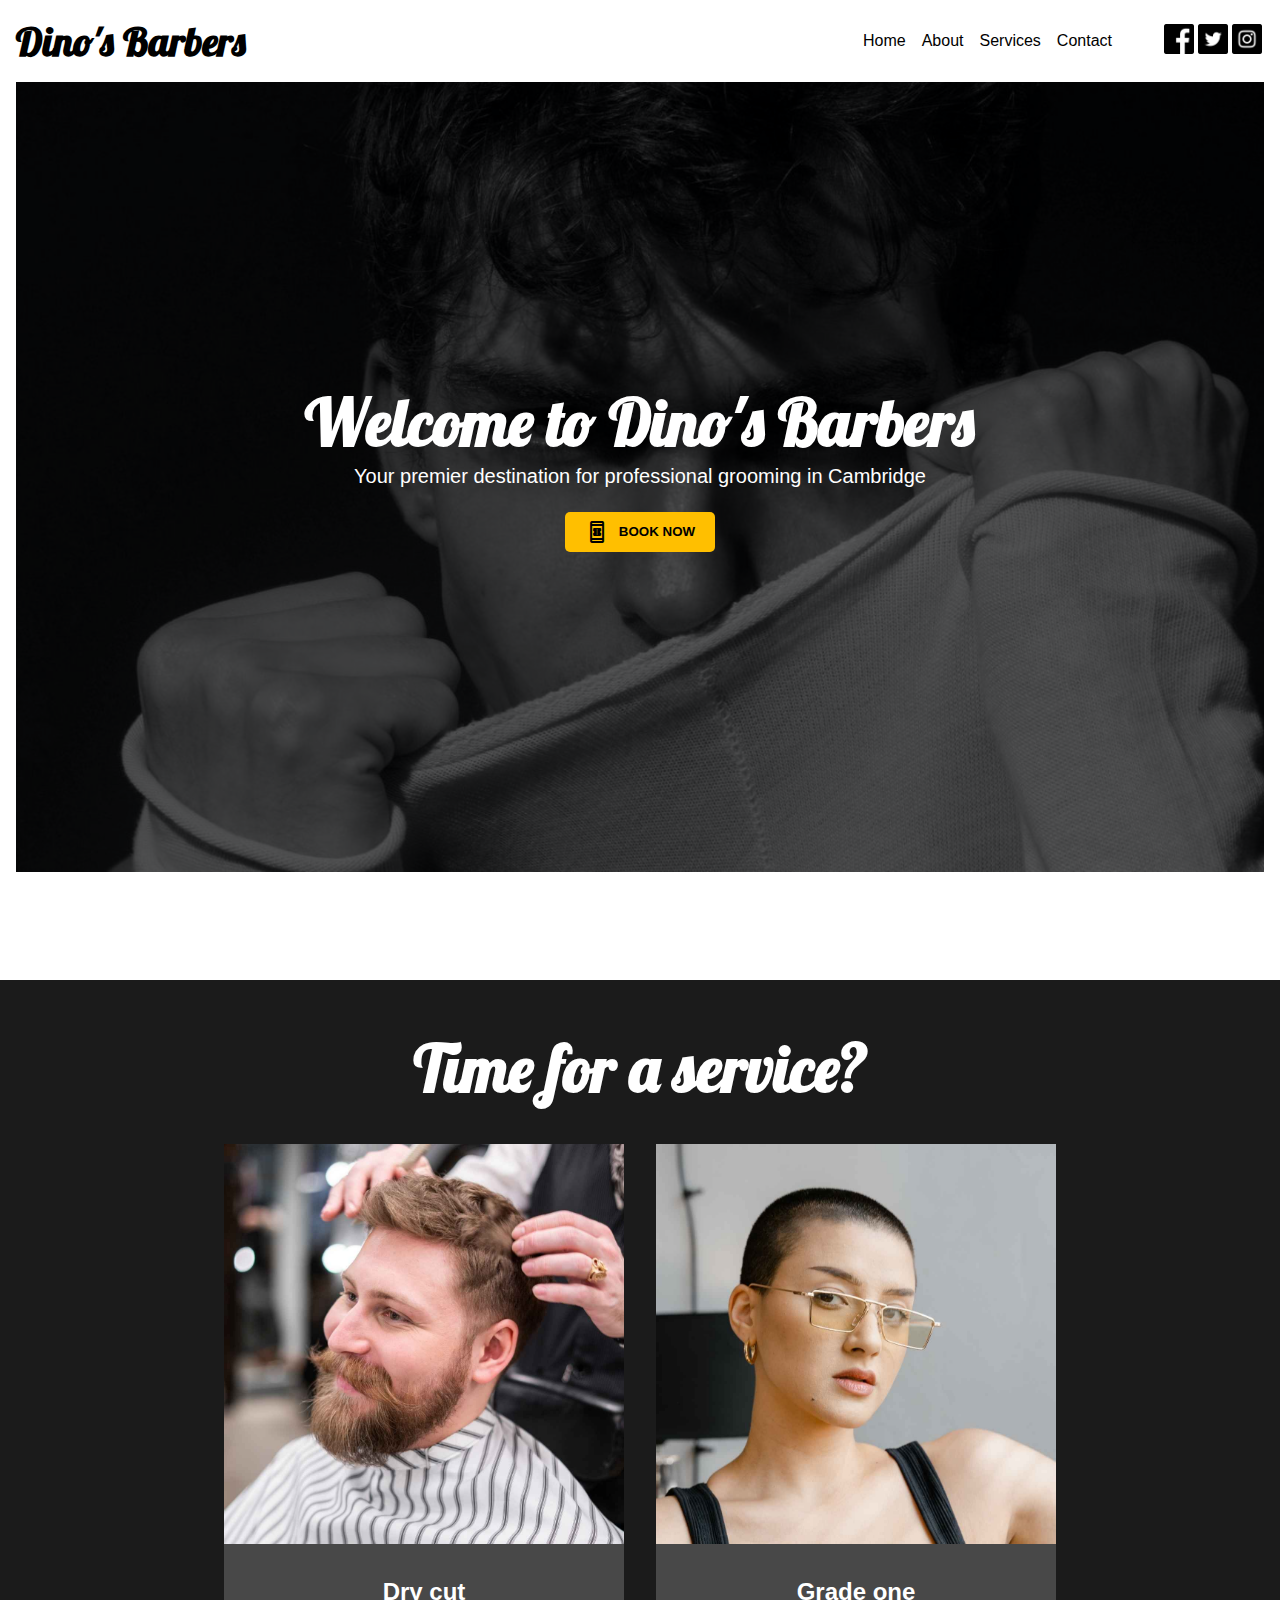
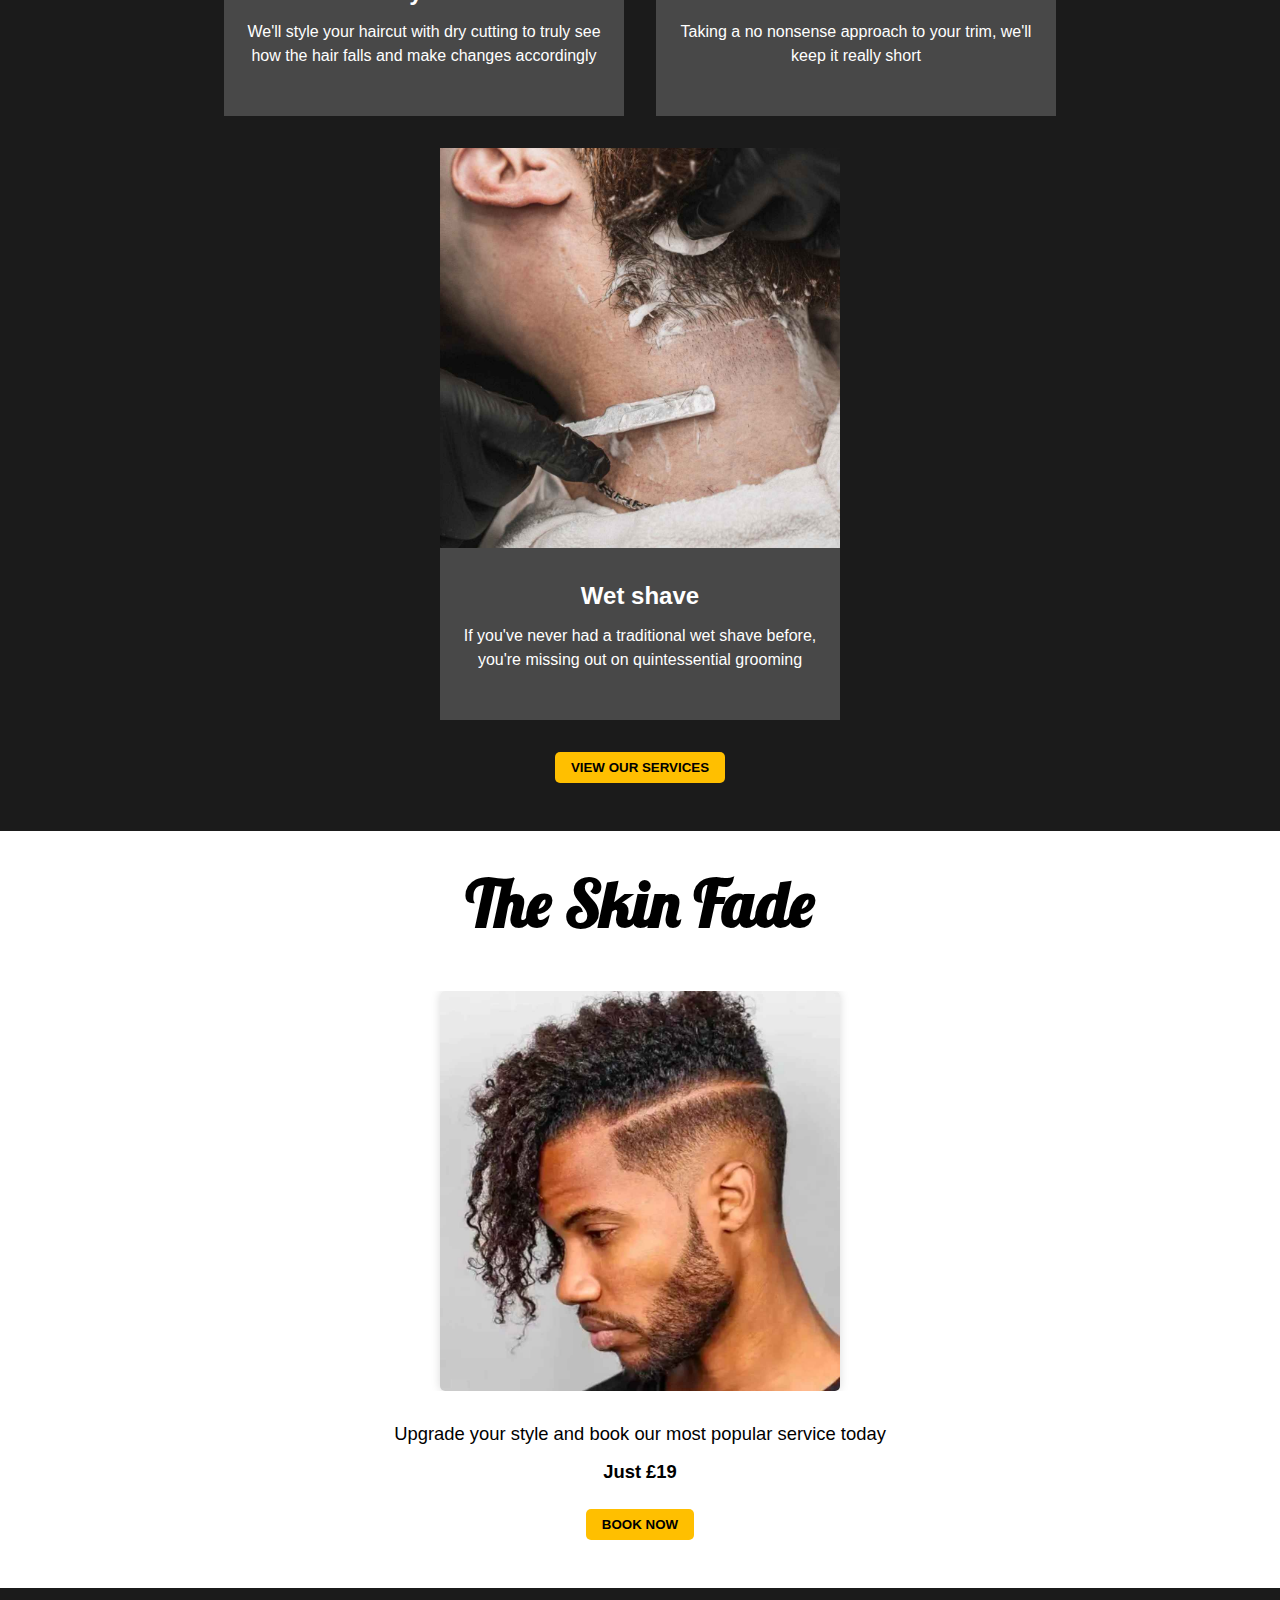
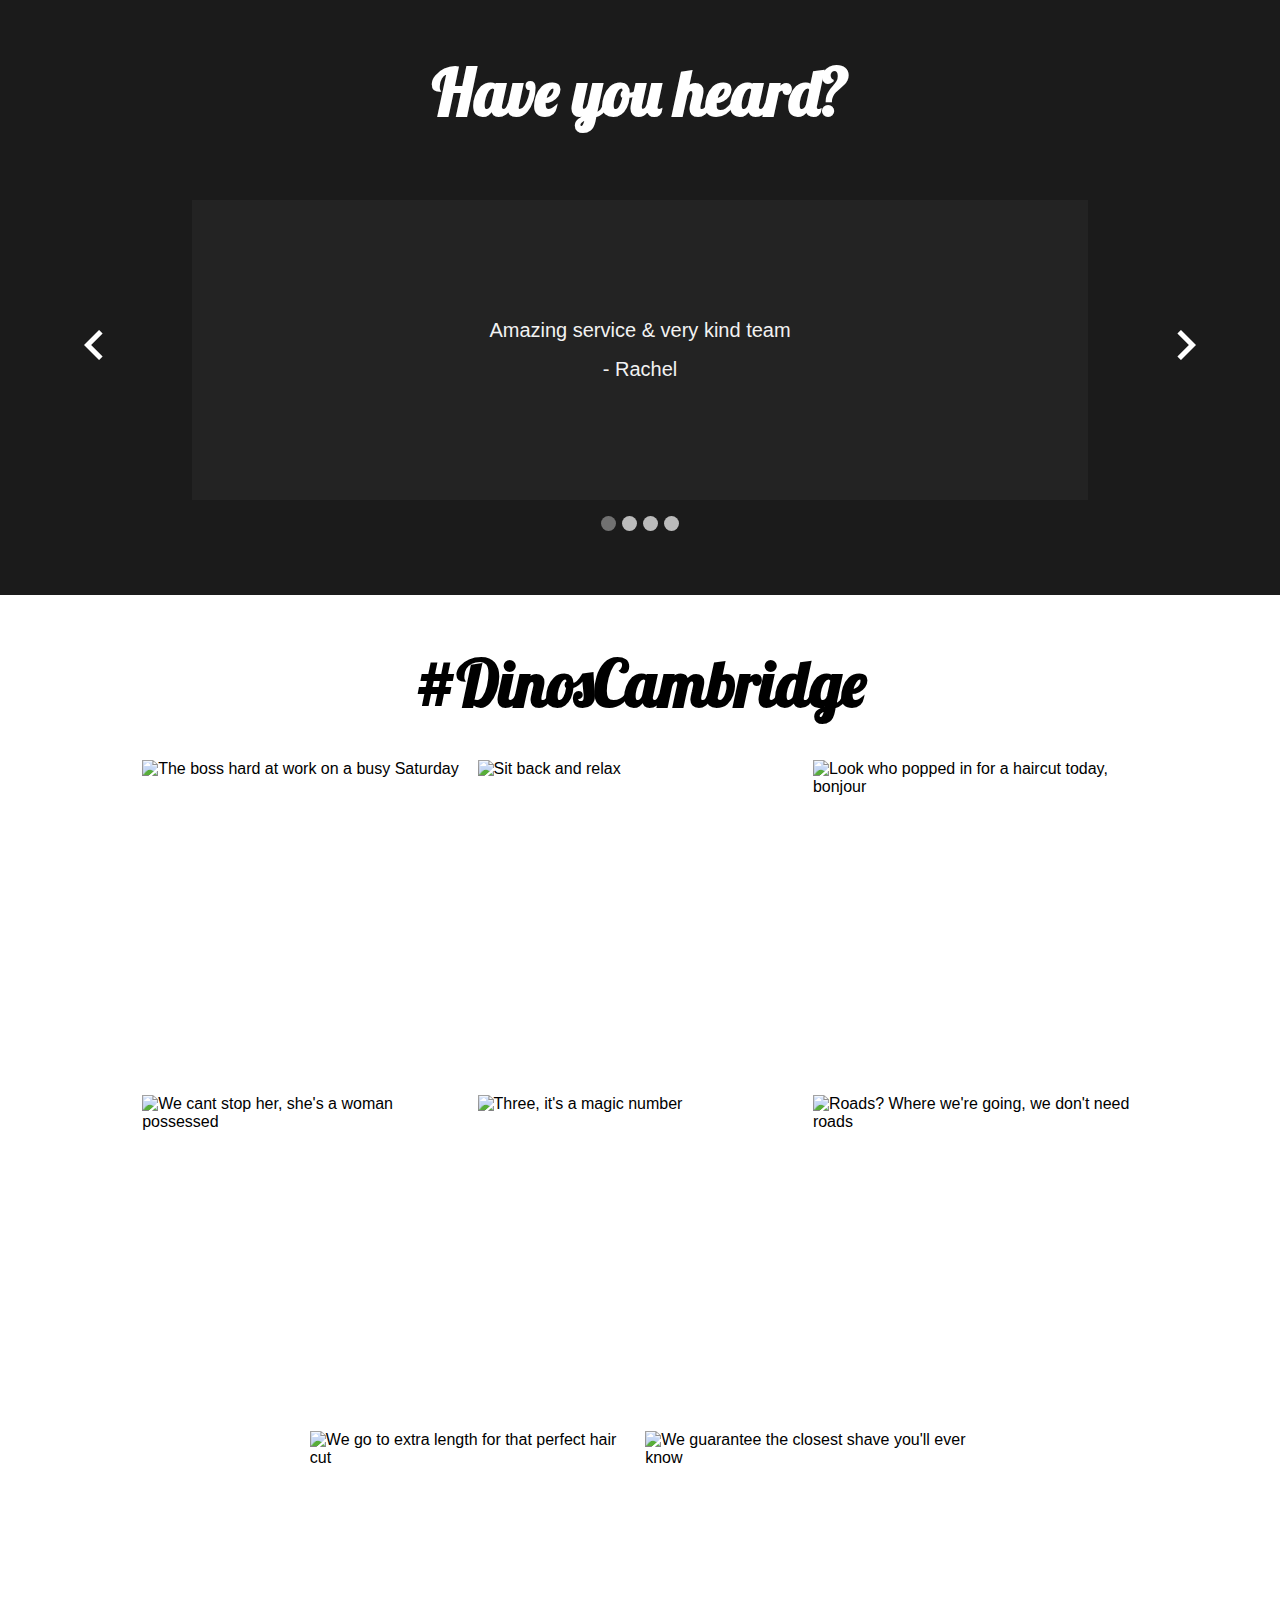
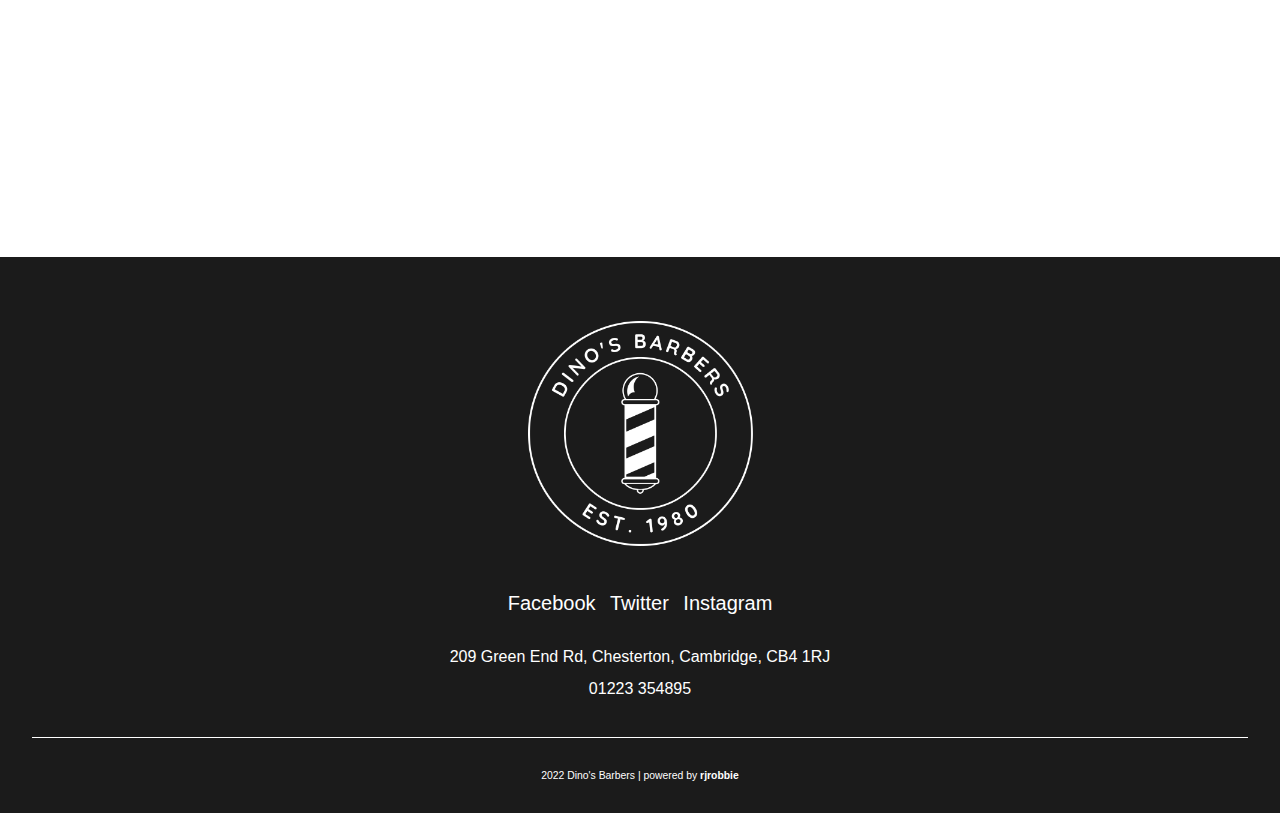
==== index.html @ f51589ce "Add files via upload" ====
<!DOCTYPE html>
<html lang="en">
<head>
    <meta charset="UTF-8">
    <meta http-equiv="X-UA-Compatible" content="IE=edge">

    <!-- Primary Meta Tags -->
    <title>Dino's Barbers</title>
    <meta name="title" content="Dino's Barbers">
    <meta name="description" content="Your premier destination for professional grooming in Cambridge">

    <!-- Open Graph / Facebook -->
    <meta property="og:type" content="website">
    <meta property="og:url" content="https://cocky-keller-4f15a8.netlify.app/index.html">
    <meta property="og:title" content="Dino's Barbers">
    <meta property="og:description" content="Your premier destination for professional grooming in Cambridge">
    <meta property="og:image" content="https://cocky-keller-4f15a8.netlify.app/Dino's%20Barber%20Link%20Preview.jpeg">

    <!-- Twitter -->
    <meta property="twitter:card" content="summary_large_image">
    <meta property="twitter:url" content="https://cocky-keller-4f15a8.netlify.app/index.html">
    <meta property="twitter:title" content="Dino's Barbers">
    <meta property="twitter:description" content="Your premier destination for professional grooming in Cambridge">
    <meta property="twitter:image" content="https://cocky-keller-4f15a8.netlify.app/Dino's%20Barber%20Link%20Preview.jpeg">

    <meta name="viewport" content="width=device-width, initial-scale=1.0">
    <link rel="stylesheet" href="https://fonts.googleapis.com/icon?family=Material+Icons">
    <link rel="stylesheet" href="/style.css">
    <link rel="icon"  type="image/png" href="Dino's Barbers White Logo.png">
    <meta name="theme-color" content="#333333">
    <link rel="stylesheet" href="https://fonts.googleapis.com/icon?family=Material+Icons">
    <link rel="stylesheet" href="https://fonts.googleapis.com/icon?family=Material+Icons+Outlined">
    <title>Dino's Barbers</title>
</head>
<body class="body">
    <header class="header" id="header">
        <nav class="nav_container container">
            <div class="nav_content">
                <div class="primary_nav">
                    <a href="/index.html"><h1 class="header-logo" >Dino's Barbers</h1></a>
                </div>
                <div class="secondary_nav">
                    <div class="hero-social-icons">
                        <a href="https://www.facebook.com/DinosBarbersChesterton/" target="blank"><img class="social-icon" src="facebook.png" alt="Facebook social media icon"></a>
                        <a href="https://twitter.com/login?lang=en" target="blank"><img class="social-icon" src="twitter.png" alt="Twitter social media icon"></a>
                        <a href="https://www.instagram.com/dinosbarberscambridge/" target="blank"><img class="social-icon" src="instagram.png" alt="Instagram social media icon"></a>
                    </div>
                    <ul class="nav_list">
                        <li class="nav_link"><a class="anchor" href="#">Home</a></li>
                        <li class="nav_link"><a class="anchor" href="/about.html">About</a></li>
                        <li class="nav_link"><a class="anchor" href="/services.html">Services</a></li>
                        <li class="nav_link"><a class="anchor" href="/contact.html">Contact</a></li>
                    </ul>
                </div>
                
               
                <div class="mobile_nav_btn" id="mobile_nav_btn">
                    <span class="line line1"></span>
                    <span class="line line2"></span>
                    <span class="line line3"></span>
                </div>
                <div class="mobile_nav_menu">
                    <div class="mobile_nav_content">
                        <a class="mobile_nav_content_link" href="/index.html">Home</a>
                        <a class="mobile_nav_content_link" href="/about.html">About</a>
                        <a class="mobile_nav_content_link" href="/services.html">Services</a>
                        <a class="mobile_nav_content_link" href="/contact.html">Contact</a>
                    </div>
                </div>
            </nav>
            </div>
            
    </header>

    <section class="hero container">
        <div class="hero_container">
            <div class="hero_content">
                <div class="hero_text">
                    <h2 class="hero_title mobile-title">Welcome to Dino's Barbers</h2>
                    <p class="hero_p">Your premier destination for professional grooming in Cambridge</p>
                    <div class="hero-cta">
                        <a href="tel:01223354895" aria-label="Call phone number 01223 354895">
                            <button class="call-button btn">
                                <span class="material-icons-outlined">call</span>
                                <p>Call Us</p>
                            </button>
                        </a>
                        <a href="https://www.fresha.com/a/dinos-barbers-cambridge-209-green-end-road-izy031ic/booking?menu=true" target="blank">
                            <button class="book-button btn">
                                <span class="material-icons-outlined">book_online</span>
                                <p>Book Now</p>
                            </button>
                        </a>
                    </div>
                </div>
            </div>
        </div>
    </section>



    <section class="home_services">
       
            <h2 class="service_title mobile-title">Time for a service?</h2>
        <div class="home_services_cards container">
         
            <div class="home_services_item">
                <img class="home_services_img" src="Dry Cut.jpg" alt="haircut with dry cutting">
                <div class="home_services_text">
                    <h3>Dry cut</h3>
                    <p>We'll style your haircut with dry cutting to truly see how the hair falls and make changes accordingly</p>
                </div>
            </div>
            <div class="home_services_item">
                <img class="home_services_img" src="Grade One.jpg" alt="Grade One All Over">
                <div class="home_services_text">
                    <h3>Grade one</h3>
                    <p>Taking a no nonsense approach to your trim, we'll keep it really short</p>
                </div>
            </div>
            <div class="home_services_item">
                <img class="home_services_img" src="Wet Shave.jpg" alt="Traditional wet shave">
                <div class="home_services_text">
                    <h3>Wet shave</h3>
                    <p>If you've never had a traditional wet shave before, you're missing out on quintessential grooming</p>
                </div>
            </div>
            
        </div>
        <div class="services_footer">
            <a href="/services.html"><button class="btn services-btn">View our services</button></a>
        </div>
    </section>

    <section class="most_popular">  
        <div class="most_popular_content container">
            <div class="most_popular_title">
                <h3 class="popular_text_content_header mobile-title">The Skin Fade</h3>
            </div>
            <div class="most_popular_img">
                <img class="skin-fade" src="Skin Fade.jpg" alt="The Skin Fade">
            </div>
            <div class="most_popular_text"> 
                <div class="popular_text_content">
                    <p>Upgrade your style and book our most popular service today</p>
                    <p class="popular_text_content_price">Just £19</p>
                    <a href="https://www.fresha.com/a/dinos-barbers-cambridge-209-green-end-road-izy031ic/booking?menu=true" target="blank">
                        <button class="btn popular_btn">book now</button>
                    </a>
                </div>
            </div>
        </div>
    </section>

    <section class="comments-slider">
        <h2 class="comments_title mobile-title">Have you heard?</h2>
      <div class="comments-container">
        <div class="myComments">
            <div class="comment-text">
                <p class="comment-quote">Amazing service & very kind team</p>
                <p class="comment-name">- Rachel</p>
            </div>
        </div>
        <div class="myComments">
            <div class="comment-text">
                <p class="comment-quote">Dino and his team are really friendly and welcoming</p>
                <p class="comment-name">- Nathan</p>
            </div>
        </div>
        <div class="myComments">
            <div class="comment-text">
                <p class="comment-quote">The vibe, the cut, and the people are amazing - 10/10</p>
                <p class="comment-name">- Joshua</p>
            </div>
        </div>
        <div class="myComments">
            <div class="comment-text">
                <p class="comment-quote">I've been going to Dinos ever since Papa Balzano opened his doors in 1980</p>
                <p class="comment-name">- Michele</p>
            </div>
        </div>

        <span class="before material-icons" onclick="changeComment(-1)">navigate_before</span>
        <span class="next material-icons" onclick="changeComment(1)">navigate_next</span>

        <div class="progress-dots">
            <span class="dot"></span>
            <span class="dot"></span>
            <span class="dot"></span>
            <span class="dot"></span>
        </div>
    </div>
    </section>

    <section class="image_gallery container">
        <h2 class="gallery_title mobile-title">#DinosCambridge</h2>
       <div class="gallery_container">
           
            <div class="image_card">
                <img class="image_card_item" src="https://scontent-lhr8-1.xx.fbcdn.net/v/t1.18169-9/14291667_968719673240430_6475907551393688515_n.jpg?_nc_cat=110&ccb=1-5&_nc_sid=9267fe&_nc_ohc=4v-KTABjaVEAX_ga4P6&_nc_ht=scontent-lhr8-1.xx&oh=00_AT_FcOSSbm1uUSDAEm0LMDJN75TUZNAYD7sXnuaMMAMTlg&oe=6269607E"  alt="The boss hard at work on a busy Saturday">
                <a href="https://www.facebook.com/DinosBarbersChesterton" target="blank">
                    <div class="image_card_overlay">
                        <p class="image_header">The boss hard at work on a busy Saturday</p>
                    </div>
                </a>
            </div>
            <div class="image_card">
                <img class="image_card_item" src="https://scontent-lhr8-1.xx.fbcdn.net/v/t31.18172-8/10945865_671773336268400_5737163442617483314_o.jpg?_nc_cat=108&ccb=1-5&_nc_sid=174925&_nc_ohc=yGXeb9ox5qsAX8nQGRp&_nc_ht=scontent-lhr8-1.xx&oh=00_AT8oK-cwJQgrmZDPuyFIDhxOgY3K5J5JCORhUSowVARC1A&oe=6256EFEE" alt="Sit back and relax">
                <a href="https://www.facebook.com/DinosBarbersChesterton" target="blank">
                    <div class="image_card_overlay">
                        <p class="image_header">Sit back and relax</p>
                    </div>
                </a>
            </div>
            <div class="image_card">
                <img class="image_card_item" src="https://scontent-lhr8-2.xx.fbcdn.net/v/t1.18169-9/17629953_1165526553559740_9134804363278627982_n.jpg?_nc_cat=104&ccb=1-5&_nc_sid=9267fe&_nc_ohc=S8kN4eNtsmoAX-7w5FR&_nc_ht=scontent-lhr8-2.xx&oh=00_AT-CUUPxDNGAxdx6x0uoq_bPjaCCauI1deBdNTAVGJCRjg&oe=62543951" alt="Look who popped in for a haircut today, bonjour">
                <a href="https://www.facebook.com/DinosBarbersChesterton" target="blank">
                    <div class="image_card_overlay">
                        <p class="image_header">Look who popped in for a haircut today, bonjour</p>
                    </div>
                </a>
            </div>
            <div class="image_card">
                <img class="image_card_item" src="https://scontent-lhr8-1.xx.fbcdn.net/v/t1.6435-9/38789135_1645545985557792_3377734771755974656_n.jpg?_nc_cat=108&ccb=1-5&_nc_sid=8bfeb9&_nc_ohc=rcb0p_2QLXIAX_G6K6F&_nc_ht=scontent-lhr8-1.xx&oh=00_AT86N8tkfm8KEE5gOlzQEFlQ9lgBQFfhPRrlg3ONxGl7zg&oe=62558486" alt="We cant stop her, she's a woman possessed">
                <a href="https://www.facebook.com/DinosBarbersChesterton" target="blank">
                    <div class="image_card_overlay">
                        <p class="image_header">We cant stop her, she's a woman possessed</p>
                    </div>
                </a>
            </div>
            <div class="image_card">
                <img class="image_card_item" src="https://scontent-lhr8-1.xx.fbcdn.net/v/t1.6435-9/41745301_1694953770617013_60526938288029696_n.jpg?_nc_cat=107&ccb=1-5&_nc_sid=8bfeb9&_nc_ohc=8sKv83TO7IgAX9AgCUl&_nc_ht=scontent-lhr8-1.xx&oh=00_AT9Lv8g5Gr9FTHddSTS2i8yNRuqQoBtztLzj1UqxN_FQcQ&oe=62568BCB" alt="Three, it's a magic number">
                <a href="https://www.facebook.com/DinosBarbersChesterton" target="blank">
                    <div class="image_card_overlay">
                        <p class="image_header">Three, it's a magic number</p>
                    </div>
                </a>
            </div>
            <div class="image_card">
                <img class="image_card_item" src="https://scontent-lhr8-1.xx.fbcdn.net/v/t1.6435-9/35855969_1570822029696855_5383263939532423168_n.jpg?_nc_cat=100&ccb=1-5&_nc_sid=8bfeb9&_nc_ohc=YU3wx7jPRcsAX_hTErS&_nc_ht=scontent-lhr8-1.xx&oh=00_AT-uGsqzdMptckAheYr9NdX0DQZcR8kTNScjmyX37ryVJA&oe=6254C4D7" alt="Roads? Where we're going, we don't need roads">
                <a href="https://www.facebook.com/DinosBarbersChesterton" target="blank">
                    <div class="image_card_overlay">
                        <p class="image_header">Roads? Where we're going, we don't need roads</p>
                    </div>
                </a>
            </div>
            <div class="image_card">
                <img class="image_card_item" src="https://scontent-lhr8-2.xx.fbcdn.net/v/t1.6435-9/61963009_2059397184172668_8987530902980526080_n.jpg?_nc_cat=102&ccb=1-5&_nc_sid=8bfeb9&_nc_ohc=EdkAzVeM4LgAX-zrVa0&_nc_ht=scontent-lhr8-2.xx&oh=00_AT8IRsczgnFgskQBxGPIj9dnBq_Sq9yieRPnP4WGlRhaXQ&oe=6256EDB3" alt="We go to extra length for that perfect hair cut">
                <a href="https://www.facebook.com/DinosBarbersChesterton" target="blank">
                    <div class="image_card_overlay">
                        <p class="image_header">We go to extra length for that perfect hair cut</p>
                    </div>
                </a>
            </div>
            <div class="image_card">
                <img class="image_card_item" src="https://scontent-lhr8-1.xx.fbcdn.net/v/t1.6435-9/44759921_1744609358984787_6768639068587687936_n.jpg?_nc_cat=108&ccb=1-5&_nc_sid=8bfeb9&_nc_ohc=gevLcEQdxiEAX-T8bA0&_nc_ht=scontent-lhr8-1.xx&oh=00_AT9-_2A9VIYNPqzKYc4IpxhNkVpM9gucNsl16XbX0t0tog&oe=62544EC7" alt="We guarantee the closest shave you'll ever know">
                <a href="https://www.facebook.com/DinosBarbersChesterton" target="blank">
                    <div class="image_card_overlay">
                        <p class="image_header">We guarantee the closest shave you'll ever know</p>
                    </div>
                </a>
            </div>
       </div>

    </section>



    <footer class="footer">

        <div class="footer_container container">
            <div class="footer_content">

                <div class="footer_img"> 
                    <a href="/index.html"><img class="dinos_logo" src="Dino's Barbers White Logo.png" alt="Dino's Barbers Logo"></a>
                </div>
        
                <div class="footer-social-links">
                    <a href="https://www.facebook.com/DinosBarbersChesterton/" target="blank">Facebook</a>
                    <a href="https://twitter.com/login?lang=en" target="blank">Twitter</a>
                    <a href="https://www.instagram.com/dinosbarberscambridge/" target="blank">Instagram</a>
                </div>
                
                <div class="footer_text">
                    <p>209 Green End Rd, Chesterton, Cambridge, CB4 1RJ</p>
                    <p>01223 354895</p>
                </div>
            </div>
            
            <div class="sub_footer">
                <p>2022 Dino's Barbers | powered by <a class="footer_anchor" href="https://www.rjrobbie.dev/" target="blank">rjrobbie</a></p>
            </div>
        </div>
       
    </footer>

   


    <script src="/script.js"></script>
</body>
</html>
---- style.css ----
@import url('https://fonts.googleapis.com/css2?family=Varela&display=swap');
@import url('https://fonts.googleapis.com/css2?family=Lobster&display=swap');

:root {
    --primary-color: #1b1b1b;
    --secondary-color: #FFBF00;
    --tertiary-color: #F1AC88FF;
}

*,
*::after,
*::before {
    box-sizing: border-box;
    margin: 0;
    padding: 0;
}

.body {
    font-family: Arial, Helvetica, sans-serif;    
    scroll-behavior: smooth;
    position: relative;
}

.header {
    z-index: 10;
    display: flex;
    background-color: black;
    align-items: center;
    justify-content: space-between;
    position: fixed;
    width: 100%;
    top: 0;
}

.primary_nav h1 {
    font-family: 'Lobster', cursive;
    font-size: 2.5rem;
}

.primary_nav a {
    text-decoration: none;
    color: black;
}

.nav_content {
    width: 1400px;
    display: flex;
    align-items: center;
    justify-content: space-between;
    width: 100%;
}

.nav_container {
    display: flex;
    width: 100%;
    justify-content: space-between;
    align-items: center;
    background-color: white;
}

.nav_list {
    display: flex;
    list-style-type: none;
}

.nav_link {
    margin-left: 1rem;
}

.secondary_nav {
    display: flex;
    align-items: center;
    flex-direction: row-reverse;
}

.hero-social-icons {
    margin-left: 50px;
    display: flex;
    flex-direction: row;
    width: auto;
}

.hero-social-icons img {
    width: 30px;
    margin: 2px;
}

.social-icon {
    color: #000;
}

.social-icon:hover {
    opacity: .5;
}

.line {
    display: block;
    height: 4px;
    width: 30px;
    margin: 2px;
    background-color: var(--primary-color);
    transition: ease-in-out .75s;
    border-radius: 15px;
}

.btnX .line1 {
  top: 0px;
  transform: rotateZ(45deg);
  position: absolute;
  transition: ease-in-out .75s;
  }

.btnX .line2 {
   opacity: 0;
   background-color: white;
   transform: translateX(10px);
   transition: ease-in-out .5s;
}

.btnX .line3 {
    width: 30px;
    transform: rotateZ(-45deg);
    top: 24;
    position: absolute;
    transition: ease-in-out .75s;
}

.mobile_nav_btn {
    background-color: none;
    position: relative;
    display: flex;
    flex-direction: column;
    justify-content: center;
    align-items: center;
    padding: 0;
    margin: 0;
    cursor: pointer;
}

.mobile_nav_menu {
    position: absolute;
    left: 0;
    top: 25px;
    background-color: var(--primary-color);
    z-index: -99999999;
    transform: translateY(-300px);
    transition: ease-in-out .75s;
    width: 100%;
    margin-left: auto
}

.active {
    transform: translateY(50px);
}

.line1 .line_active {
    transform: translateY(-60px);
}

.mobile_nav_content {
    text-align: center;  
    width: 100%;
    display: flex;
    flex-direction: column;
}

.mobile_nav_content_link {
    text-decoration: none;
    color: white;
    padding: 2rem;
}

.anchor {
    text-decoration: none;
    color: black;
}

.anchor:hover {
    opacity: .5;
}

span.material-icons-outlined {
    display: flex;
    justify-content: center;
    align-items: center;
    text-align: center;
    margin-left: 30%;
    font-size: 24px;
    margin: 0;
    padding: 0;
}

.call-button,
.book-button {
    display: flex;
    justify-content: center;
    align-items: center;
    width: 150px;
    cursor: pointer;
    font-weight: bold;
    margin-top: .75rem;
    border-radius: 5px;
    margin: 10px;
}

.btn {
    background-color: var(--secondary-color);
    padding: .5rem 1rem;
    border: none;
    text-transform: uppercase;
    color: black;
    cursor: pointer;
    margin: auto;
}


.hero {
    padding-top: 5rem;
    height: 100vh;
}


.hero_btn,
.popular_btn {
    margin-top: .6rem;
    border-radius: 5px;
    font-weight: bold;
}

.hero_content { 
    width: 100%;
    padding: 1rem;
}

.hero_container {
    background: url(Hero\ Image.jpg);
    background-position: center;
    background-size: cover;
    background-repeat: no-repeat;
    height: 85vh;
    display: flex;
    justify-content: center;
    align-items: center;
    box-shadow:inset 0 0 0 2000px #00000096;
}

.hero_text {
    display: flex;
    flex-direction: column;
    align-items: center;
    justify-content: center;
    text-align: center;
    width: 90%;
    height: 80vh;
    margin: 0 auto;
}

.hero_title {
    font-size: 3rem;
    line-height: 5rem;
    color: white;
    font-family: 'Lobster', cursive;
    font-size: 4rem;
}

.hero_p {
    color:white;
    font-size: 1.25rem;
    padding: .15rem 0rem;
    margin-bottom: .25rem;
}

.call-button {
    display: none;
}


.hero-cta a {
    text-decoration: none;
    margin: 2.5px;
}

.hero-cta span {
    margin-right: 10px;
}

.social-icon {
    width: 50px;
}

.home_services {
    background-color: var(--primary-color);
    margin-top: 5rem;
    padding: 2rem;
}

.home_services_cards,
.customer_comment_cards {
    display: flex;
    flex-wrap: wrap;
    justify-content: center;
}

.home_services_img {
    object-fit: cover;
    width: 100%;
    height: 400px;
}

.home_services_item {
    width: 400px;
    margin: 1rem;
    background-color: rgba(255, 255, 255, 0.199);
}

.home_services_text {
    color: rgb(255, 255, 255);
    padding: 2rem 1rem;
    line-height: 1.5rem;
    text-align: center;
}

.service_title {
    font-family: 'Lobster', cursive;
    font-size: 4rem;
    margin-top: 1rem;
    margin-bottom: 1.25rem;
    text-align: center;
    color: white;
}

.services-btn {
    font-weight: bold;
}

.comments_title {
    font-family: 'Lobster', cursive;
    font-size: 4rem;
    margin-bottom: 1.25rem;
    text-align: center;
    color: white;
    padding-bottom: 3rem;
}

.gallery_title {
    font-family: 'Lobster', cursive;
    font-size: 4rem;
    margin-bottom: 2rem;
    text-align: center;
}

.comments-slider {
    background-color: #1b1b1b;
    width: 100%;
    color: white;
    display: flex;
    flex-direction: column;
    padding: 4rem 0;
}

.comments-container {
    position: relative;
    display: flex;
    margin: auto;
    flex-direction: column;
    justify-content: center;
    align-items: center;
    text-align: center;
    max-width: 1300px;
    width: 100%;
}

.myComments {
    height: 300px;
    max-width: 1000px;
    width: 70%;
    display: none;
    background-color: rgba(255, 255, 255, 0.041);
}

.comment-text {
    color: #f2f2f2;
    font-size: 1.25rem;
    height: 100%;
    width: 80%;
    text-align: center;
    display: flex;
    flex-direction: column;
    justify-content: center;
    align-content: center;
    margin: auto;
}

.comment-name {
    margin-top: 1rem;
}

span.material-icons {
    font-size: 60px;
  }
  

.before {
    cursor: pointer;
    position: absolute;
    top: 35%;
    left: 5%;
}

.next {
    cursor: pointer;
    position: absolute;
    top: 35%;
    right: 5%;
}

.progress-dots {
    margin-top: 1rem;
    display: flex;
}

.dot {
    height: 15px;
    width: 15px;
    margin: 0 3px;
    background-color: #bbb;
    border-radius: 50%;
    display: inline-block;
    transition: background-color .6s ease
}

.activeDot {
    background-color: #717171
}

.home_services_text h3 {
    margin-bottom: 1rem;
    font-size: 1.5rem;
}

.home_services_text p {
    margin-bottom: 1rem;
}

.services_footer-text > * {
    padding: .5rem;
}

.services_footer {
    color: rgb(255, 255, 255);
    text-align: center;
}

.services-btn {
    margin-top: 1rem;
    margin-bottom: 1rem;
    border-radius: 5px;
}


.most_popular {
    padding-bottom: 3rem;
}

.most_popular_content {
    margin-top: 2rem;
    display: flex;
    flex-direction: column;
    align-content: center;
    justify-content: center;
}

.most_popular_title {
    padding: 2rem;
    font-size: 1.75rem;
    text-align: center;
}

.most_popular_box {
    display: flex;
    flex-wrap: wrap;
    margin: auto;
    justify-content: center;
    width: auto;
}

.most_popular_img {
   display: flex;
   justify-content: center;
   align-items: center;
   object-fit: contain;
   overflow: hidden;
}  

.skin-fade {
    width: 400px;
    box-shadow: 0 0 10px rgba(0, 0, 0, 0.15);
    border-radius: 5px;
}



.most_popular_text {
    display: flex;
    align-items: center;
    justify-content: center;
    font-size: 1.15rem;
    margin-top: 2rem;
}

.popular_text_content_header {
    margin-bottom: 1rem;
    margin-top: -2rem;
    font-family: 'Lobster', cursive;
    font-size: 4rem;
}

.popular_text_content {
    text-align: center;
}

.popular_text_content_price {
    margin: 1rem 0;
    font-weight: 700;
}

.image_gallery {
    padding: 3rem 0rem;
    margin-bottom: 3rem;
}

.gallery_header {
    padding-bottom: 2rem;
    margin-left: 2rem;
    font-size: 1rem;
    text-align: center;
    line-height: 4rem;
    width: 100%;
}

.gallery_header h3 {
    font-family: 'Lobster', cursive;
    font-size: 2rem;
    width: 100%;
}

.gallery_container {
    display: flex;
    flex-wrap: wrap;
    justify-content: center;
    width: 100%;
    max-width: 1400px;
    margin: auto    ;
}

.image_card {
    position: relative;
    width: 325px;
    height: 325px;
    margin: .325rem;  
    overflow: hidden;
}

.image_card img {
    transition: ease-in-out .5s;
}


.image_card_item {
    display: block;
    object-fit: cover;
    width: 100%;
    height: 100%;
}

.image_card:hover img {
    transform: scale(1.05);
    transition: ease-in-out .5s;
}

.image_card_overlay {
    position: absolute;
    top: 0;
    left: 0;
    height: 100%;
    width: 100%;
    display: flex;
    flex-direction: column;
    justify-content: center;
    align-items: center;
    background-color: #1b1b1bb6;
    color: white;
    opacity: 0;
    transition: ease-in-out .25s;
    text-align: center;
    padding: 1rem;   
}


.image_card_overlay:hover {
    opacity: 1;
    transition-delay: 0.15s;
}

.footer {
    background-color: var(--primary-color);
    padding-top: 2rem;
}

.footer_content {
    display: flex;
    flex-direction: column;
    flex-wrap: wrap;
    justify-content: center;
    align-items: center;
    text-align: center;
    padding: 2rem;
    line-height: 2rem;
    color: white;
}

.sub_footer {
    border-top: solid .5px white;
    width: 95%;
    margin: auto;
    padding: 2rem 0rem;
    font-size: .65rem;
    color: white;
    text-align: center;
}

.dinos_logo {
    width: 225px;
    margin-bottom: 30px;
}

.footer_anchor {
    text-decoration: none;
    color: white;
    font-weight: 900;
}

.footer_anchor:hover {
    color: lightgreen;
}

.footer-social-links {
    margin-bottom: 20px;
}

.footer-social-links a {
    text-decoration: none;
    font-size: 1.25rem;
    margin: 5px;
    color: white;
}

.footer-social-links a:hover {
    opacity: .5;
}



@media (max-width: 1920px) {
    .mobile_nav_btn {
        display: none;
    }

    .tertiary_nav {
        display: none;
    }
    
    .mobile_nav_menu {
        display: none;
    }
    
    .active {
        display: none;
    }
}

@media (max-width: 2000px) {
    .nav_content {
        padding: 1rem;
    }

    .hero_container {
       margin: 0rem 1rem 0rem 1rem;
       height: 88vh;
    }
}

@media (max-width: 600px) {
    .secondary_nav {
        display: none;
    }

    .mobile_nav_btn {
        display: flex;
    }

    .mobile_nav_menu {
        display: flex;
    }

    .nav_content {
        padding: 1rem;
    }

    .call-button {
        display: flex;
    }

    .before {
        left: 1%;
    }
    
    .next {
        right: 1%;
    }

    .mobile-title {
        font-size: 2.5rem;
    }

    .hero_title {
        line-height: 3rem;
        padding-bottom: 1.5rem;
    }

    .book-button {
        margin-top: -10px;
    }
 

}
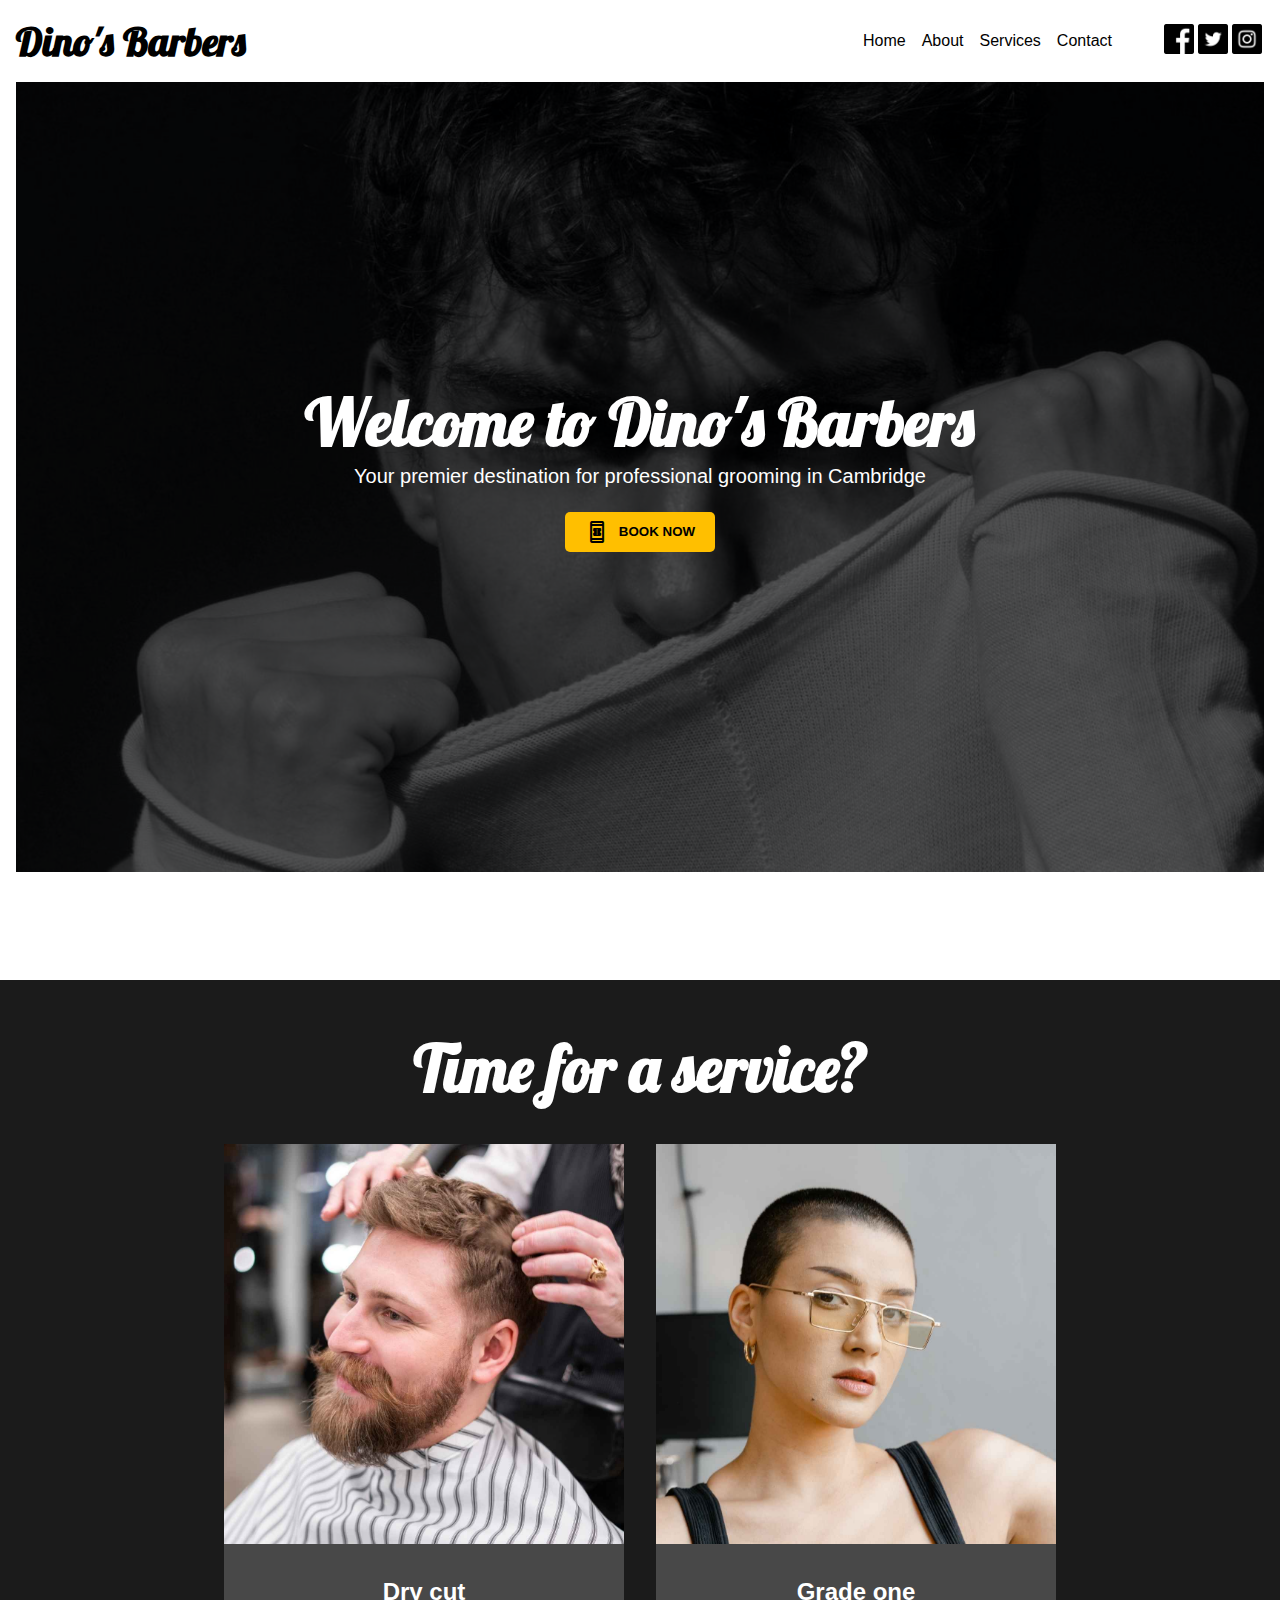
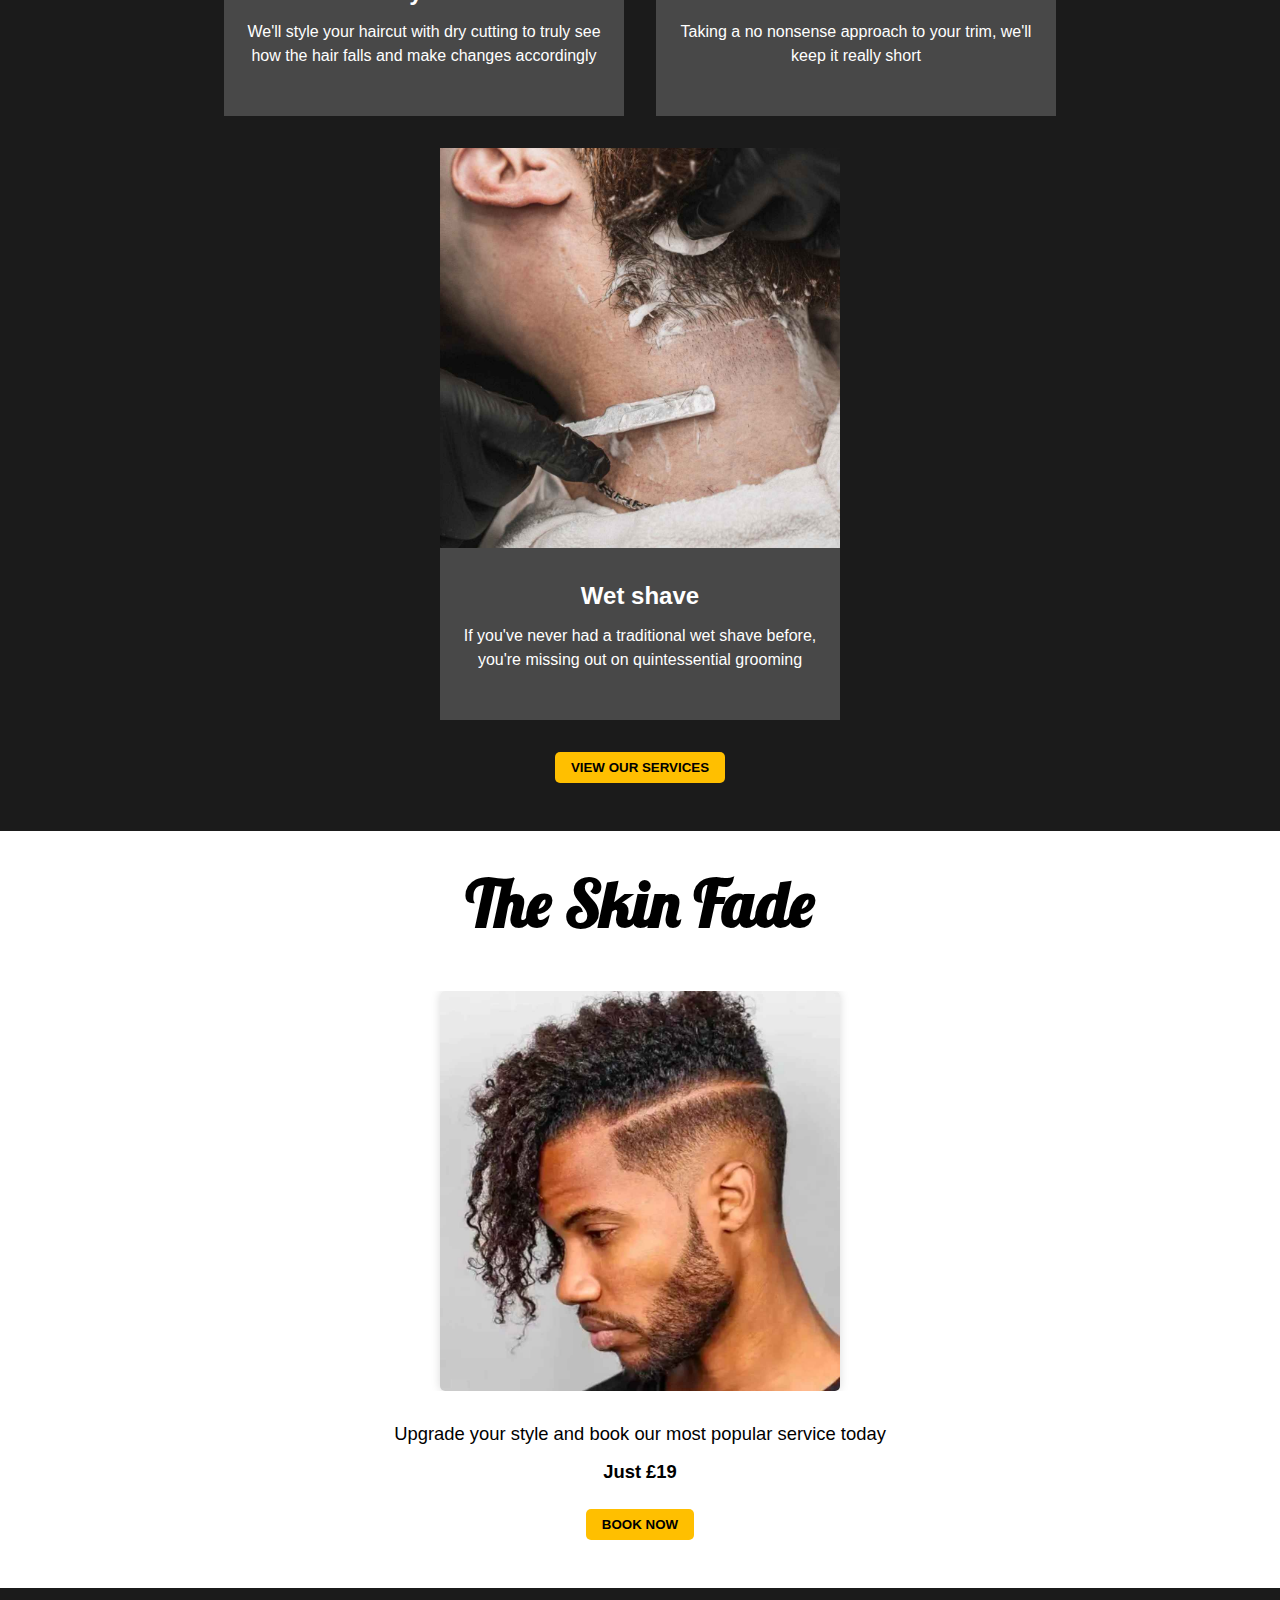
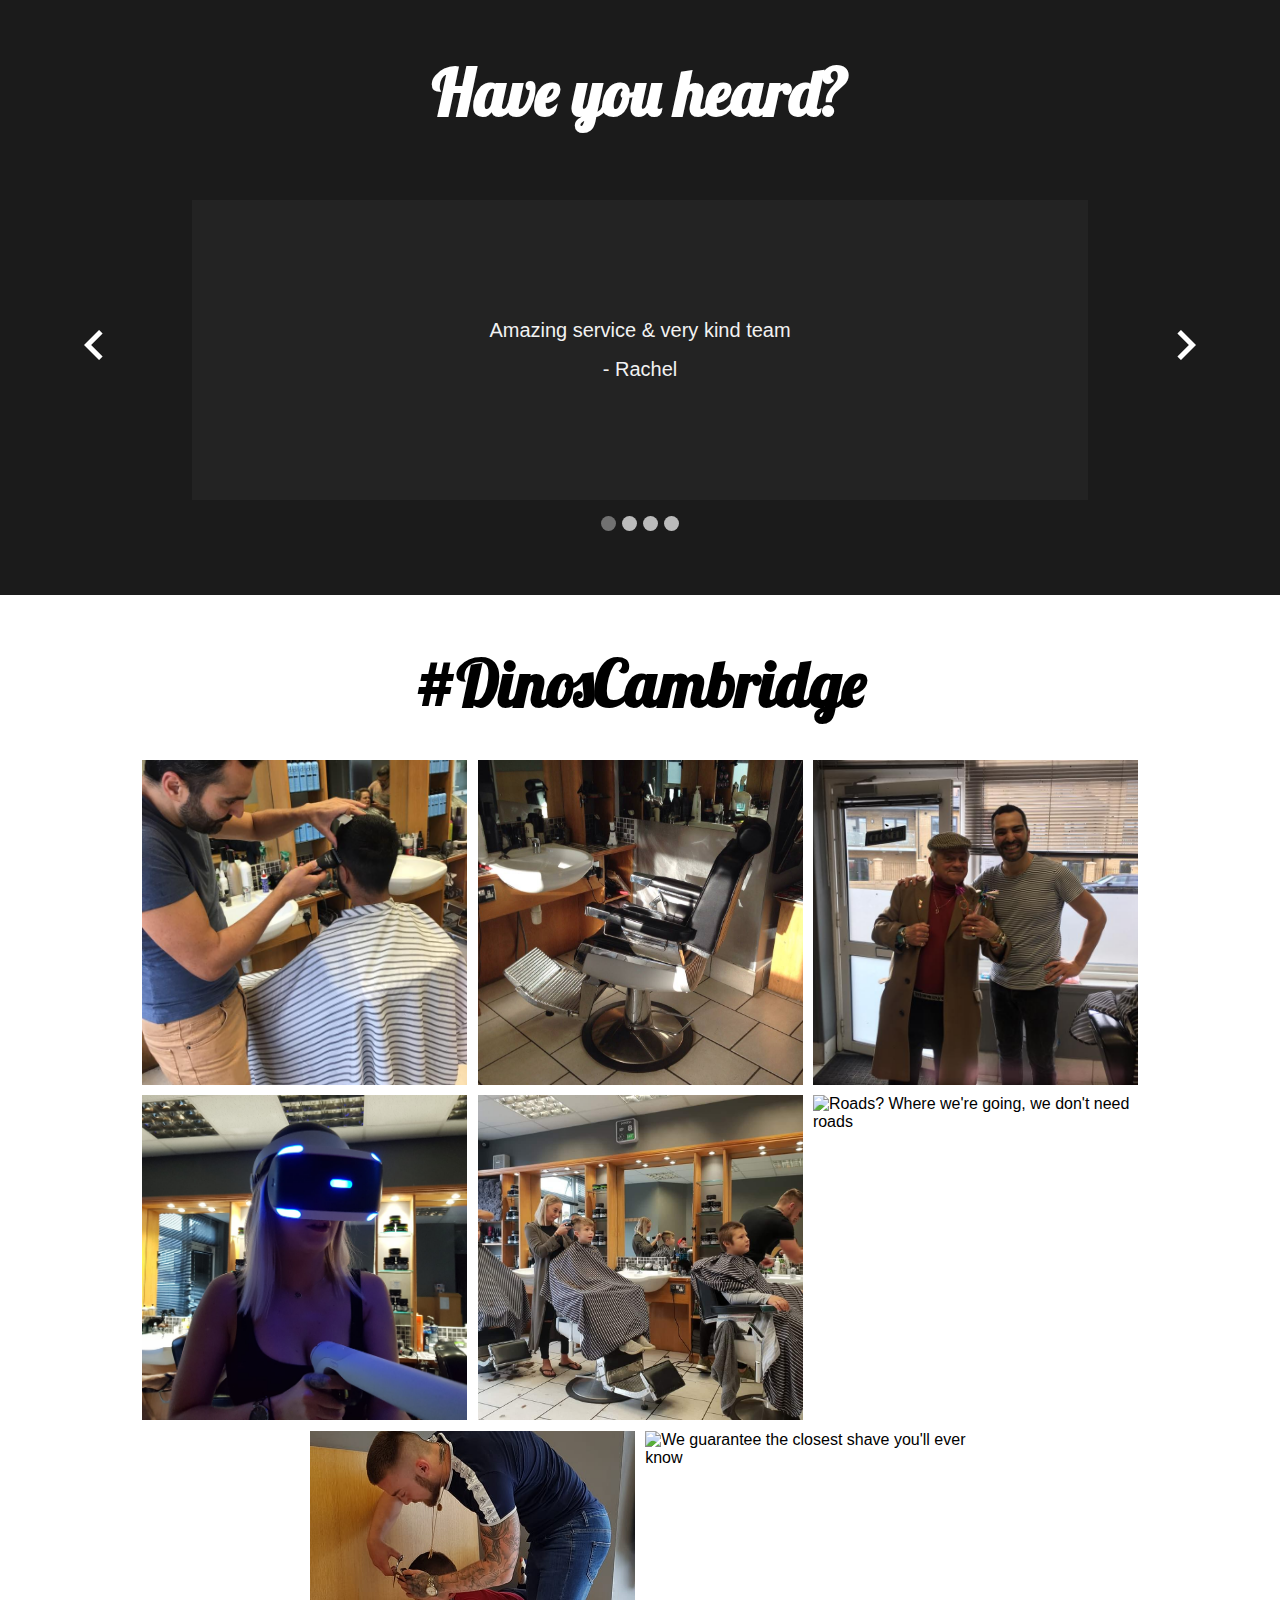
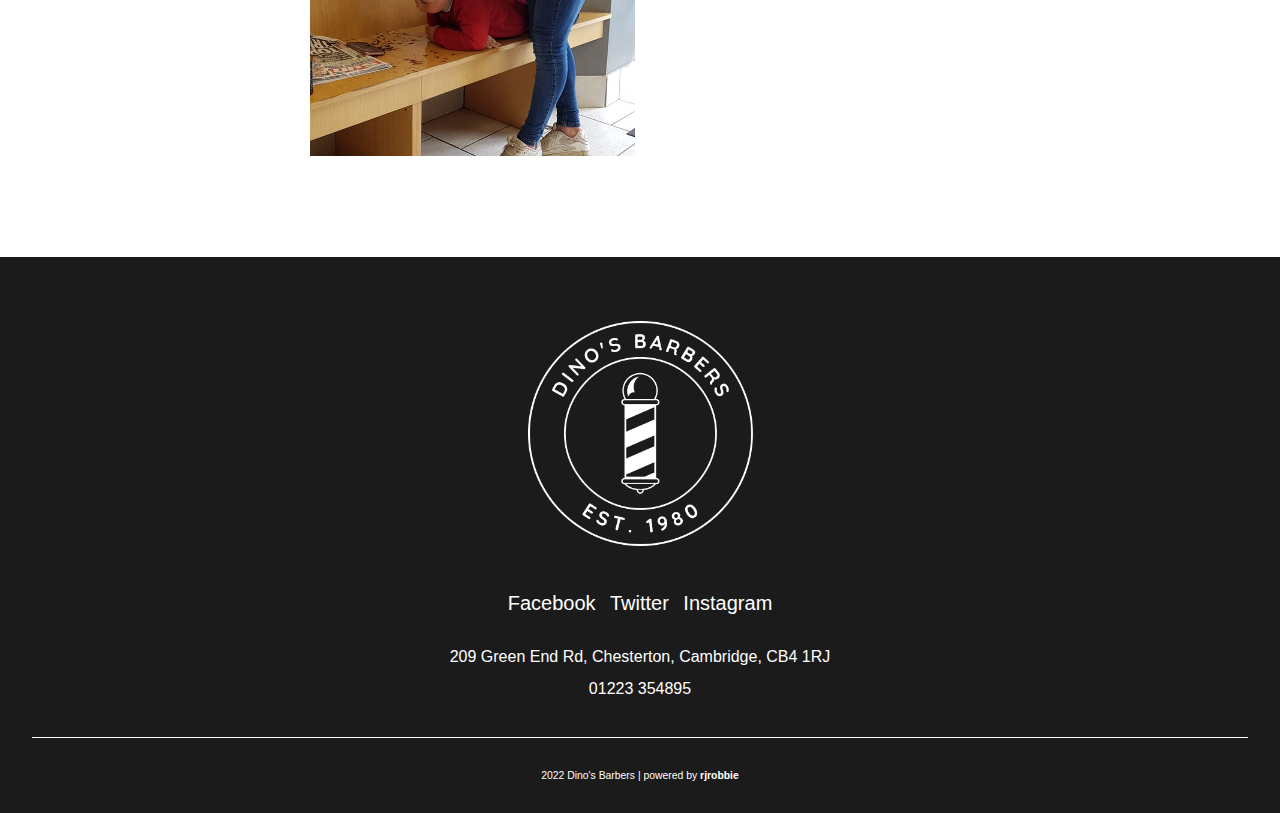
==== commit 9ee74954: "Add files via upload" ====
--- a/index.html
+++ b/index.html
@@ -11,14 +11,14 @@
 
     <!-- Open Graph / Facebook -->
     <meta property="og:type" content="website">
-    <meta property="og:url" content="https://cocky-keller-4f15a8.netlify.app/index.html">
+    <meta property="og:url" content="https://cocky-keller-4f15a8.netlify.app">
     <meta property="og:title" content="Dino's Barbers">
     <meta property="og:description" content="Your premier destination for professional grooming in Cambridge">
     <meta property="og:image" content="https://cocky-keller-4f15a8.netlify.app/Dino's%20Barber%20Link%20Preview.jpeg">
 
     <!-- Twitter -->
     <meta property="twitter:card" content="summary_large_image">
-    <meta property="twitter:url" content="https://cocky-keller-4f15a8.netlify.app/index.html">
+    <meta property="twitter:url" content="https://cocky-keller-4f15a8.netlify.app">
     <meta property="twitter:title" content="Dino's Barbers">
     <meta property="twitter:description" content="Your premier destination for professional grooming in Cambridge">
     <meta property="twitter:image" content="https://cocky-keller-4f15a8.netlify.app/Dino's%20Barber%20Link%20Preview.jpeg">
@@ -197,15 +197,15 @@
        <div class="gallery_container">
            
             <div class="image_card">
-                <img class="image_card_item" src="https://scontent-lhr8-1.xx.fbcdn.net/v/t1.18169-9/14291667_968719673240430_6475907551393688515_n.jpg?_nc_cat=110&ccb=1-5&_nc_sid=9267fe&_nc_ohc=4v-KTABjaVEAX_ga4P6&_nc_ht=scontent-lhr8-1.xx&oh=00_AT_FcOSSbm1uUSDAEm0LMDJN75TUZNAYD7sXnuaMMAMTlg&oe=6269607E"  alt="The boss hard at work on a busy Saturday">
-                <a href="https://www.facebook.com/DinosBarbersChesterton" target="blank">
-                    <div class="image_card_overlay">
-                        <p class="image_header">The boss hard at work on a busy Saturday</p>
-                    </div>
-                </a>
-            </div>
-            <div class="image_card">
-                <img class="image_card_item" src="https://scontent-lhr8-1.xx.fbcdn.net/v/t31.18172-8/10945865_671773336268400_5737163442617483314_o.jpg?_nc_cat=108&ccb=1-5&_nc_sid=174925&_nc_ohc=yGXeb9ox5qsAX8nQGRp&_nc_ht=scontent-lhr8-1.xx&oh=00_AT8oK-cwJQgrmZDPuyFIDhxOgY3K5J5JCORhUSowVARC1A&oe=6256EFEE" alt="Sit back and relax">
+                <img class="image_card_item" src="The boss hard at work on a busy Saturday.jpeg"  alt="The boss hard at work on a busy Saturday">
+                <a href="https://www.facebook.com/DinosBarbersChesterton" target="blank">
+                    <div class="image_card_overlay">
+                        <p class="image_header">The boss hard at work on a busy Saturda</p>
+                    </div>
+                </a>
+            </div>
+            <div class="image_card">
+                <img class="image_card_item" src="Sit back and relax.jpeg" alt="Sit back and relax">
                 <a href="https://www.facebook.com/DinosBarbersChesterton" target="blank">
                     <div class="image_card_overlay">
                         <p class="image_header">Sit back and relax</p>
@@ -213,7 +213,7 @@
                 </a>
             </div>
             <div class="image_card">
-                <img class="image_card_item" src="https://scontent-lhr8-2.xx.fbcdn.net/v/t1.18169-9/17629953_1165526553559740_9134804363278627982_n.jpg?_nc_cat=104&ccb=1-5&_nc_sid=9267fe&_nc_ohc=S8kN4eNtsmoAX-7w5FR&_nc_ht=scontent-lhr8-2.xx&oh=00_AT-CUUPxDNGAxdx6x0uoq_bPjaCCauI1deBdNTAVGJCRjg&oe=62543951" alt="Look who popped in for a haircut today, bonjour">
+                <img class="image_card_item" src="Look who popped in for a haircut today, bonjour.jpeg" alt="Look who popped in for a haircut today, bonjour">
                 <a href="https://www.facebook.com/DinosBarbersChesterton" target="blank">
                     <div class="image_card_overlay">
                         <p class="image_header">Look who popped in for a haircut today, bonjour</p>
@@ -221,7 +221,7 @@
                 </a>
             </div>
             <div class="image_card">
-                <img class="image_card_item" src="https://scontent-lhr8-1.xx.fbcdn.net/v/t1.6435-9/38789135_1645545985557792_3377734771755974656_n.jpg?_nc_cat=108&ccb=1-5&_nc_sid=8bfeb9&_nc_ohc=rcb0p_2QLXIAX_G6K6F&_nc_ht=scontent-lhr8-1.xx&oh=00_AT86N8tkfm8KEE5gOlzQEFlQ9lgBQFfhPRrlg3ONxGl7zg&oe=62558486" alt="We cant stop her, she's a woman possessed">
+                <img class="image_card_item" src="We cant stop her, she's a woman possessed.jpeg" alt="We cant stop her, she's a woman possessed">
                 <a href="https://www.facebook.com/DinosBarbersChesterton" target="blank">
                     <div class="image_card_overlay">
                         <p class="image_header">We cant stop her, she's a woman possessed</p>
@@ -229,7 +229,7 @@
                 </a>
             </div>
             <div class="image_card">
-                <img class="image_card_item" src="https://scontent-lhr8-1.xx.fbcdn.net/v/t1.6435-9/41745301_1694953770617013_60526938288029696_n.jpg?_nc_cat=107&ccb=1-5&_nc_sid=8bfeb9&_nc_ohc=8sKv83TO7IgAX9AgCUl&_nc_ht=scontent-lhr8-1.xx&oh=00_AT9Lv8g5Gr9FTHddSTS2i8yNRuqQoBtztLzj1UqxN_FQcQ&oe=62568BCB" alt="Three, it's a magic number">
+                <img class="image_card_item" src="Three, it's a magic number.jpeg" alt="Three, it's a magic number">
                 <a href="https://www.facebook.com/DinosBarbersChesterton" target="blank">
                     <div class="image_card_overlay">
                         <p class="image_header">Three, it's a magic number</p>
@@ -237,7 +237,7 @@
                 </a>
             </div>
             <div class="image_card">
-                <img class="image_card_item" src="https://scontent-lhr8-1.xx.fbcdn.net/v/t1.6435-9/35855969_1570822029696855_5383263939532423168_n.jpg?_nc_cat=100&ccb=1-5&_nc_sid=8bfeb9&_nc_ohc=YU3wx7jPRcsAX_hTErS&_nc_ht=scontent-lhr8-1.xx&oh=00_AT-uGsqzdMptckAheYr9NdX0DQZcR8kTNScjmyX37ryVJA&oe=6254C4D7" alt="Roads? Where we're going, we don't need roads">
+                <img class="image_card_item" src="Roads? Where we're going, we don't need roads.jpeg" alt="Roads? Where we're going, we don't need roads">
                 <a href="https://www.facebook.com/DinosBarbersChesterton" target="blank">
                     <div class="image_card_overlay">
                         <p class="image_header">Roads? Where we're going, we don't need roads</p>
@@ -245,7 +245,7 @@
                 </a>
             </div>
             <div class="image_card">
-                <img class="image_card_item" src="https://scontent-lhr8-2.xx.fbcdn.net/v/t1.6435-9/61963009_2059397184172668_8987530902980526080_n.jpg?_nc_cat=102&ccb=1-5&_nc_sid=8bfeb9&_nc_ohc=EdkAzVeM4LgAX-zrVa0&_nc_ht=scontent-lhr8-2.xx&oh=00_AT8IRsczgnFgskQBxGPIj9dnBq_Sq9yieRPnP4WGlRhaXQ&oe=6256EDB3" alt="We go to extra length for that perfect hair cut">
+                <img class="image_card_item" src="We go to extra length for that perfect hair cut.jpeg" alt="We go to extra length for that perfect hair cut">
                 <a href="https://www.facebook.com/DinosBarbersChesterton" target="blank">
                     <div class="image_card_overlay">
                         <p class="image_header">We go to extra length for that perfect hair cut</p>
@@ -253,7 +253,7 @@
                 </a>
             </div>
             <div class="image_card">
-                <img class="image_card_item" src="https://scontent-lhr8-1.xx.fbcdn.net/v/t1.6435-9/44759921_1744609358984787_6768639068587687936_n.jpg?_nc_cat=108&ccb=1-5&_nc_sid=8bfeb9&_nc_ohc=gevLcEQdxiEAX-T8bA0&_nc_ht=scontent-lhr8-1.xx&oh=00_AT9-_2A9VIYNPqzKYc4IpxhNkVpM9gucNsl16XbX0t0tog&oe=62544EC7" alt="We guarantee the closest shave you'll ever know">
+                <img class="image_card_item" src="/images/We guarantee the closest shave you'll ever know.jpeg" alt="We guarantee the closest shave you'll ever know">
                 <a href="https://www.facebook.com/DinosBarbersChesterton" target="blank">
                     <div class="image_card_overlay">
                         <p class="image_header">We guarantee the closest shave you'll ever know</p>
--- a/style.css
+++ b/style.css
@@ -690,7 +690,7 @@
     }
 }
 
-@media (max-width: 600px) {
+@media (max-width: 768px) {
     .secondary_nav {
         display: none;
     }
@@ -737,3 +737,4 @@
 
 
 
+
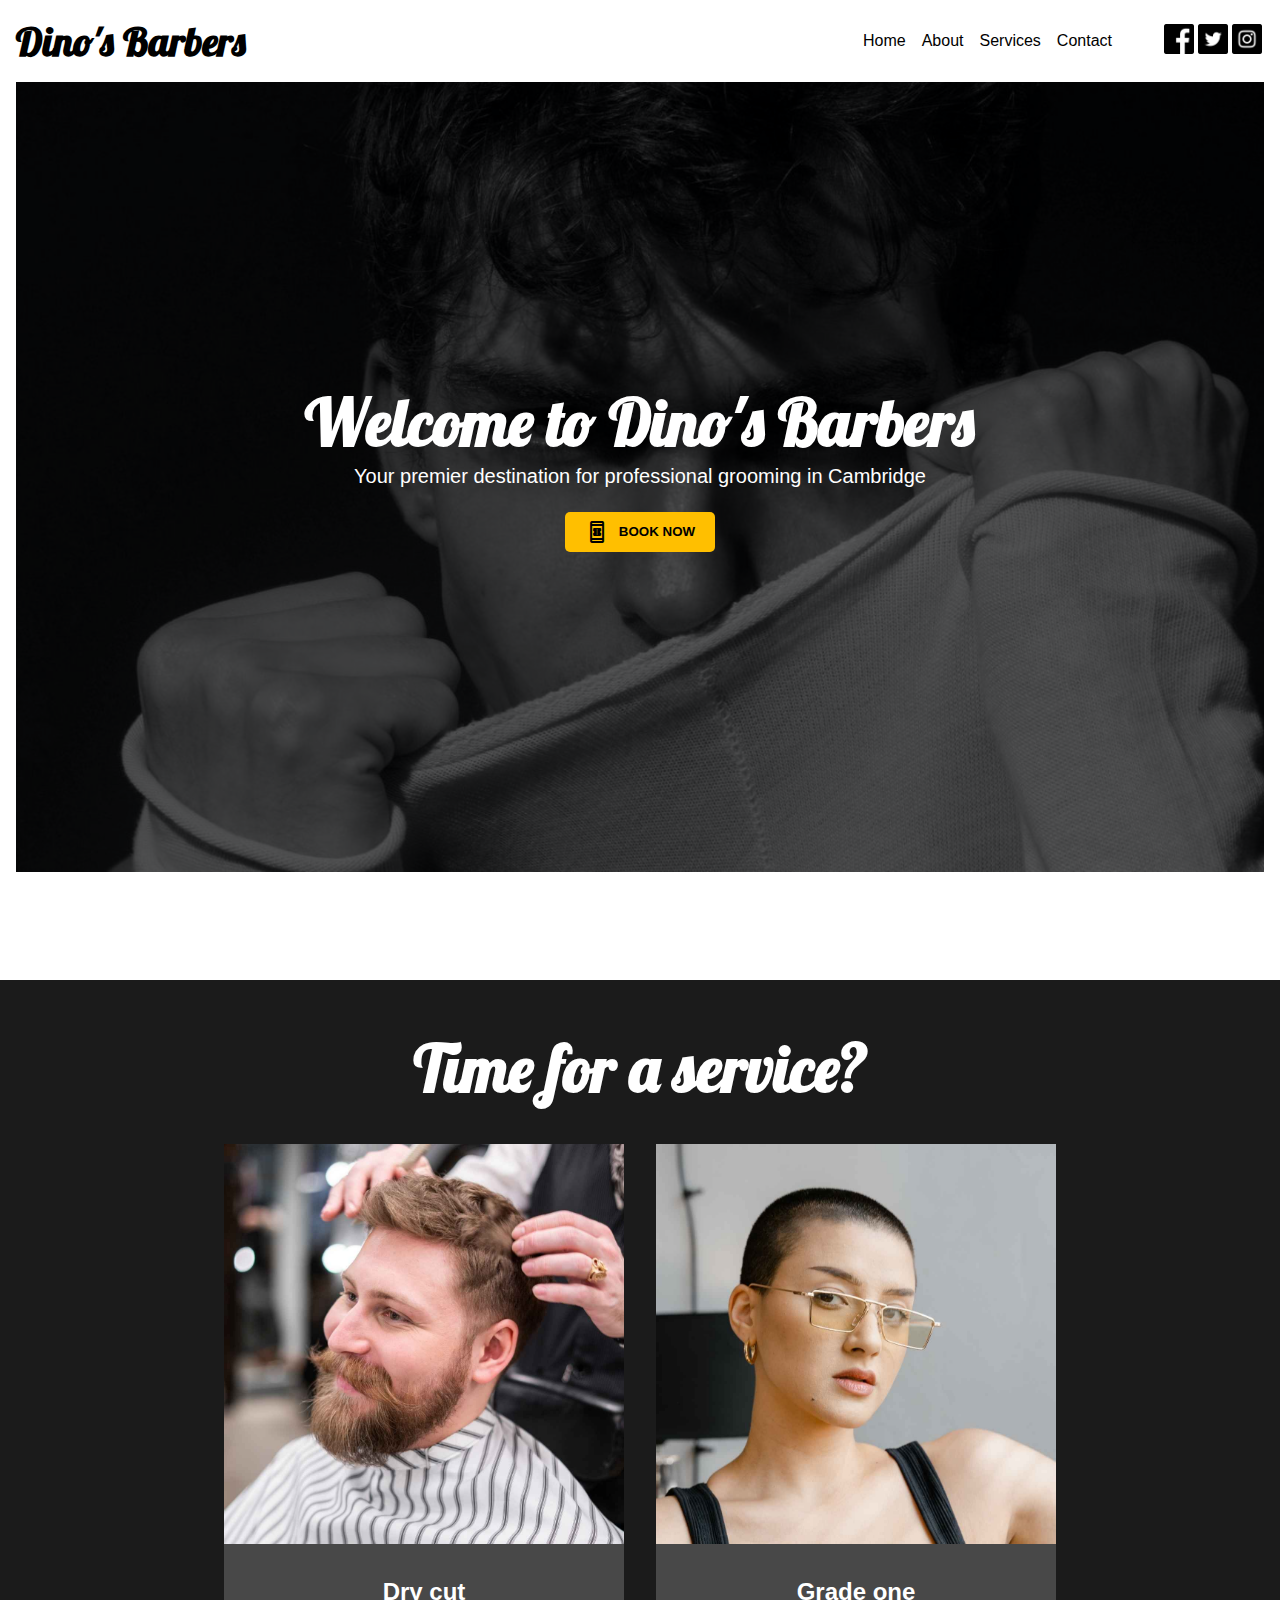
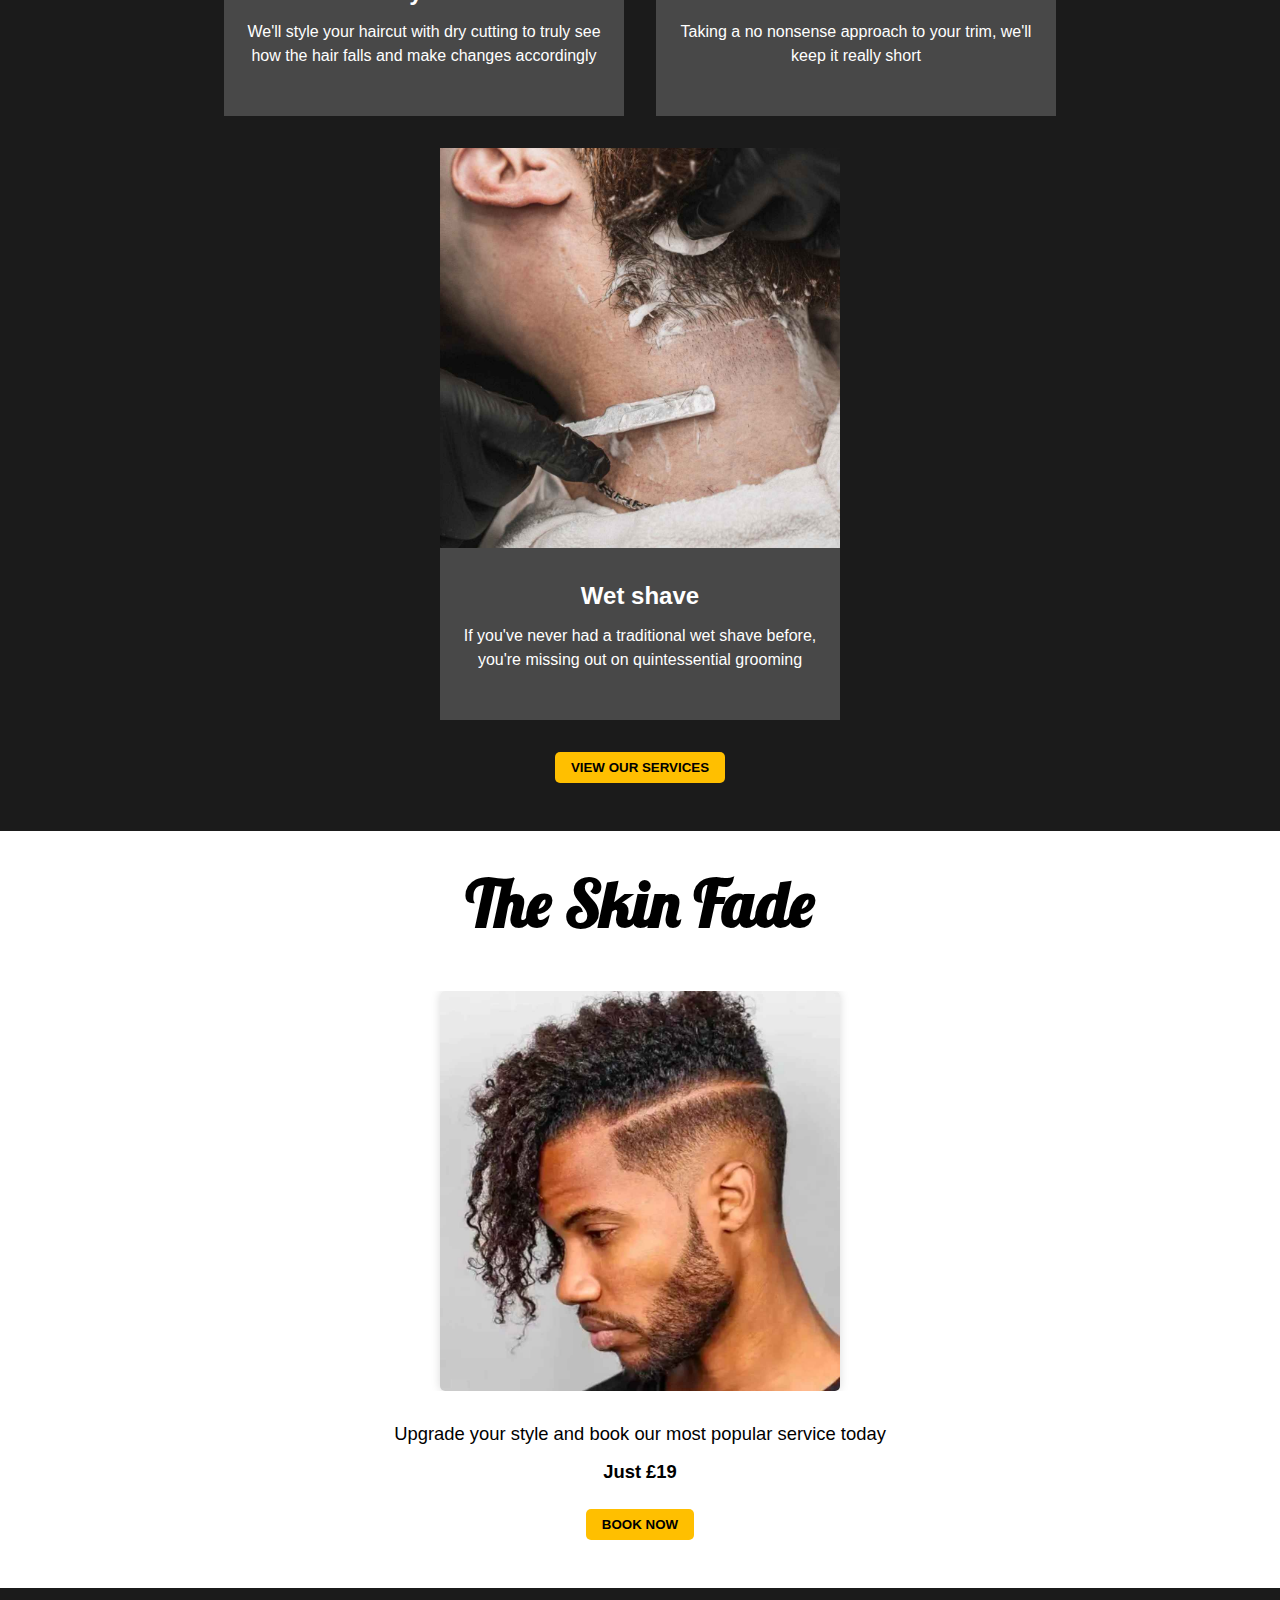
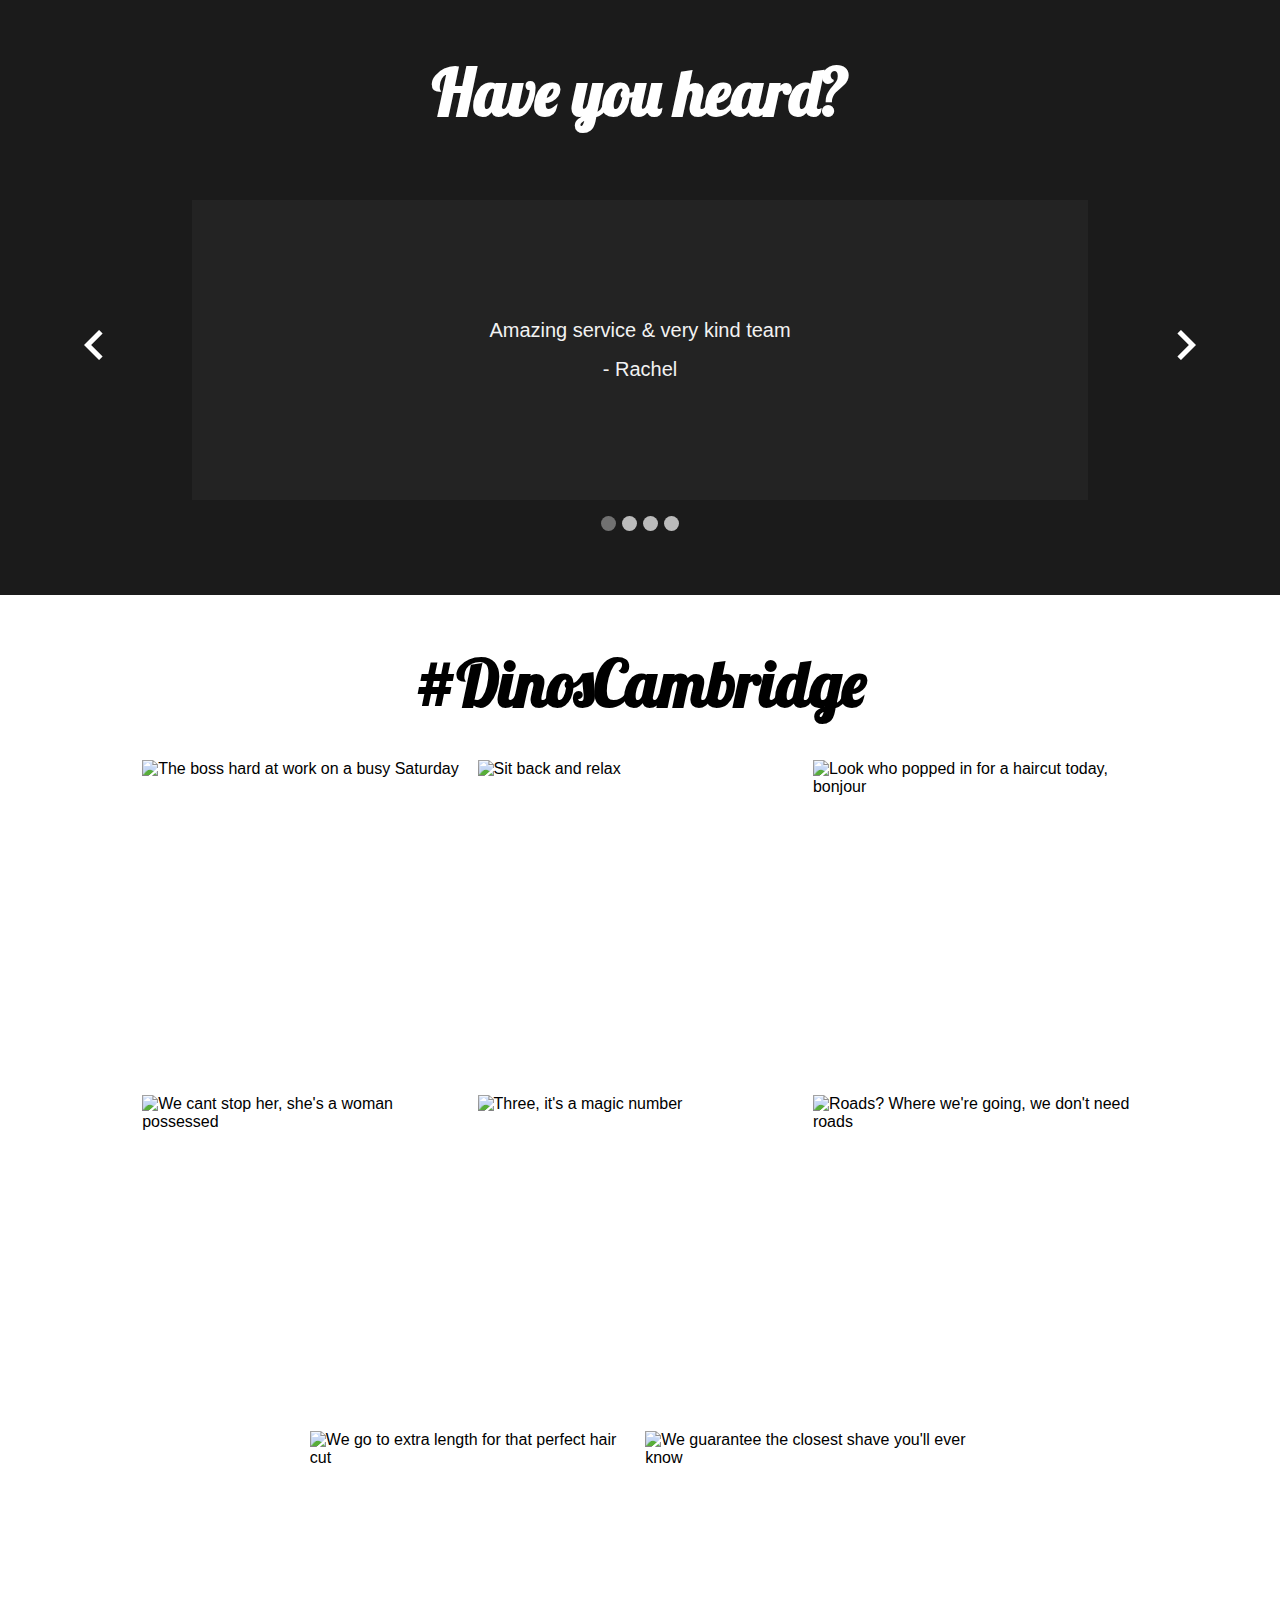
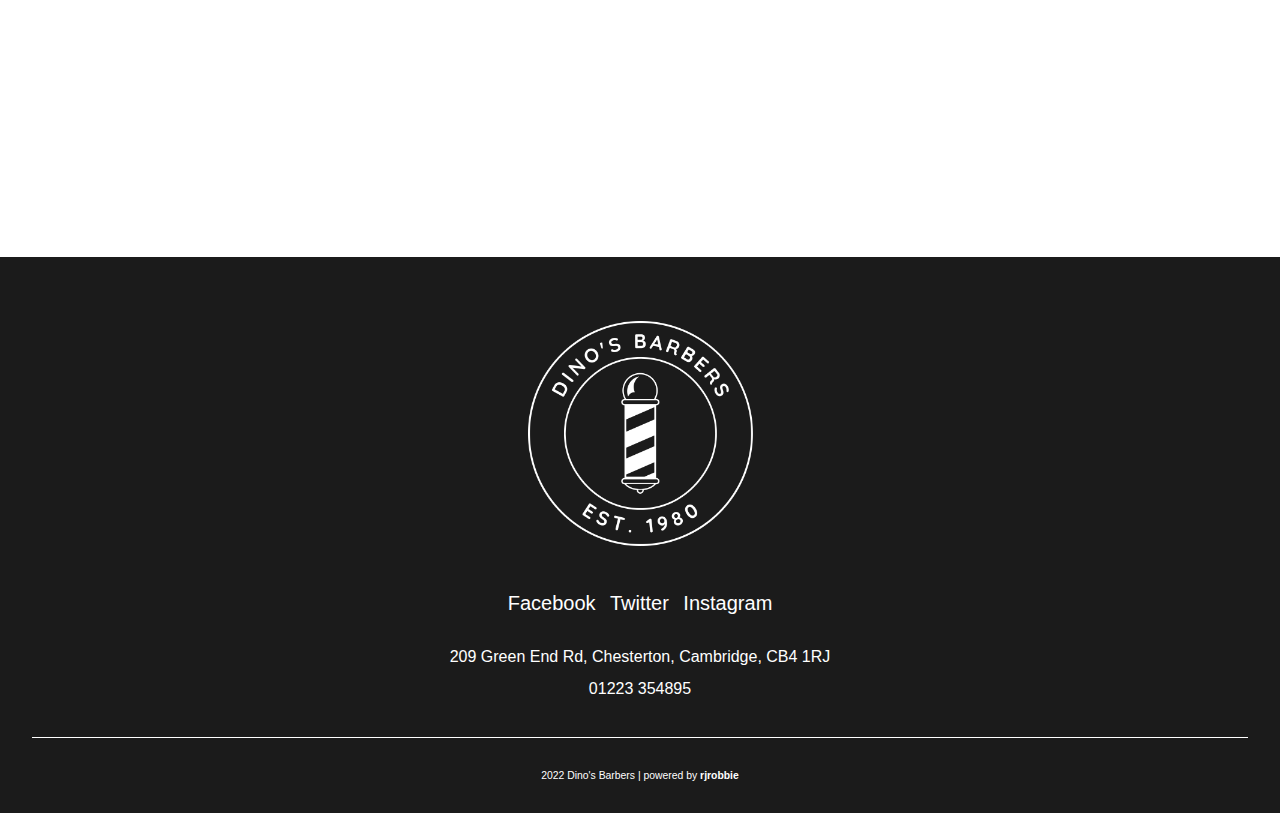
==== commit 68be8ee4: "Add files via upload" ====
--- a/index.html
+++ b/index.html
@@ -197,7 +197,7 @@
        <div class="gallery_container">
            
             <div class="image_card">
-                <img class="image_card_item" src="The boss hard at work on a busy Saturday.jpeg"  alt="The boss hard at work on a busy Saturday">
+                <img class="image_card_item" src="/images/The Boss.jpeg"  alt="The boss hard at work on a busy Saturday">
                 <a href="https://www.facebook.com/DinosBarbersChesterton" target="blank">
                     <div class="image_card_overlay">
                         <p class="image_header">The boss hard at work on a busy Saturda</p>
@@ -205,7 +205,7 @@
                 </a>
             </div>
             <div class="image_card">
-                <img class="image_card_item" src="Sit back and relax.jpeg" alt="Sit back and relax">
+                <img class="image_card_item" src="/images/Relax.jpeg" alt="Sit back and relax">
                 <a href="https://www.facebook.com/DinosBarbersChesterton" target="blank">
                     <div class="image_card_overlay">
                         <p class="image_header">Sit back and relax</p>
@@ -213,7 +213,7 @@
                 </a>
             </div>
             <div class="image_card">
-                <img class="image_card_item" src="Look who popped in for a haircut today, bonjour.jpeg" alt="Look who popped in for a haircut today, bonjour">
+                <img class="image_card_item" src="/images/Del Boy.jpeg" alt="Look who popped in for a haircut today, bonjour">
                 <a href="https://www.facebook.com/DinosBarbersChesterton" target="blank">
                     <div class="image_card_overlay">
                         <p class="image_header">Look who popped in for a haircut today, bonjour</p>
@@ -221,7 +221,7 @@
                 </a>
             </div>
             <div class="image_card">
-                <img class="image_card_item" src="We cant stop her, she's a woman possessed.jpeg" alt="We cant stop her, she's a woman possessed">
+                <img class="image_card_item" src="/images/Possessed.jpeg" alt="We cant stop her, she's a woman possessed">
                 <a href="https://www.facebook.com/DinosBarbersChesterton" target="blank">
                     <div class="image_card_overlay">
                         <p class="image_header">We cant stop her, she's a woman possessed</p>
@@ -229,7 +229,7 @@
                 </a>
             </div>
             <div class="image_card">
-                <img class="image_card_item" src="Three, it's a magic number.jpeg" alt="Three, it's a magic number">
+                <img class="image_card_item" src="/images/Possessed.jpeg" alt="Three, it's a magic number">
                 <a href="https://www.facebook.com/DinosBarbersChesterton" target="blank">
                     <div class="image_card_overlay">
                         <p class="image_header">Three, it's a magic number</p>
@@ -237,7 +237,7 @@
                 </a>
             </div>
             <div class="image_card">
-                <img class="image_card_item" src="Roads? Where we're going, we don't need roads.jpeg" alt="Roads? Where we're going, we don't need roads">
+                <img class="image_card_item" src="/images/Delorean.jpeg" alt="Roads? Where we're going, we don't need roads">
                 <a href="https://www.facebook.com/DinosBarbersChesterton" target="blank">
                     <div class="image_card_overlay">
                         <p class="image_header">Roads? Where we're going, we don't need roads</p>
@@ -245,7 +245,7 @@
                 </a>
             </div>
             <div class="image_card">
-                <img class="image_card_item" src="We go to extra length for that perfect hair cut.jpeg" alt="We go to extra length for that perfect hair cut">
+                <img class="image_card_item" src="/images/Extra Length.jpeg" alt="We go to extra length for that perfect hair cut">
                 <a href="https://www.facebook.com/DinosBarbersChesterton" target="blank">
                     <div class="image_card_overlay">
                         <p class="image_header">We go to extra length for that perfect hair cut</p>
@@ -253,7 +253,7 @@
                 </a>
             </div>
             <div class="image_card">
-                <img class="image_card_item" src="/images/We guarantee the closest shave you'll ever know.jpeg" alt="We guarantee the closest shave you'll ever know">
+                <img class="image_card_item" src="/images/Halloween.jpeg" alt="We guarantee the closest shave you'll ever know">
                 <a href="https://www.facebook.com/DinosBarbersChesterton" target="blank">
                     <div class="image_card_overlay">
                         <p class="image_header">We guarantee the closest shave you'll ever know</p>
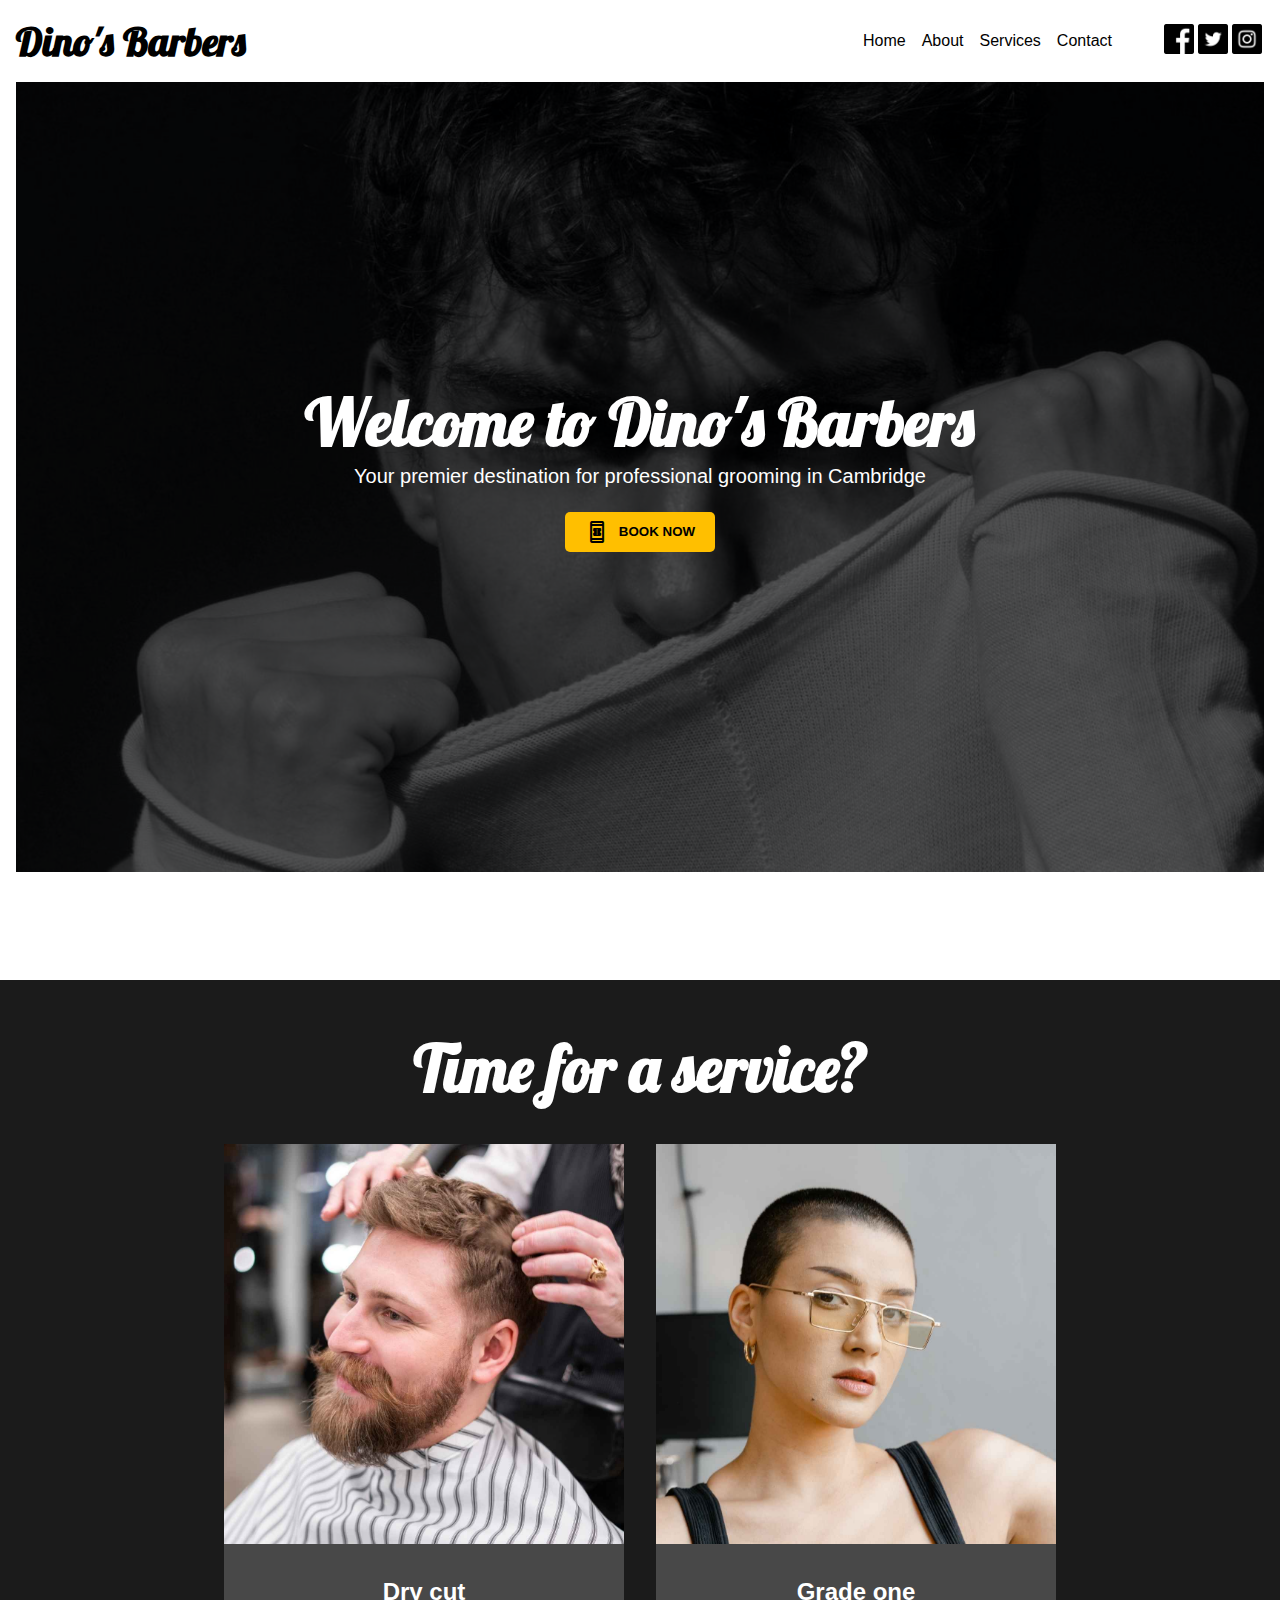
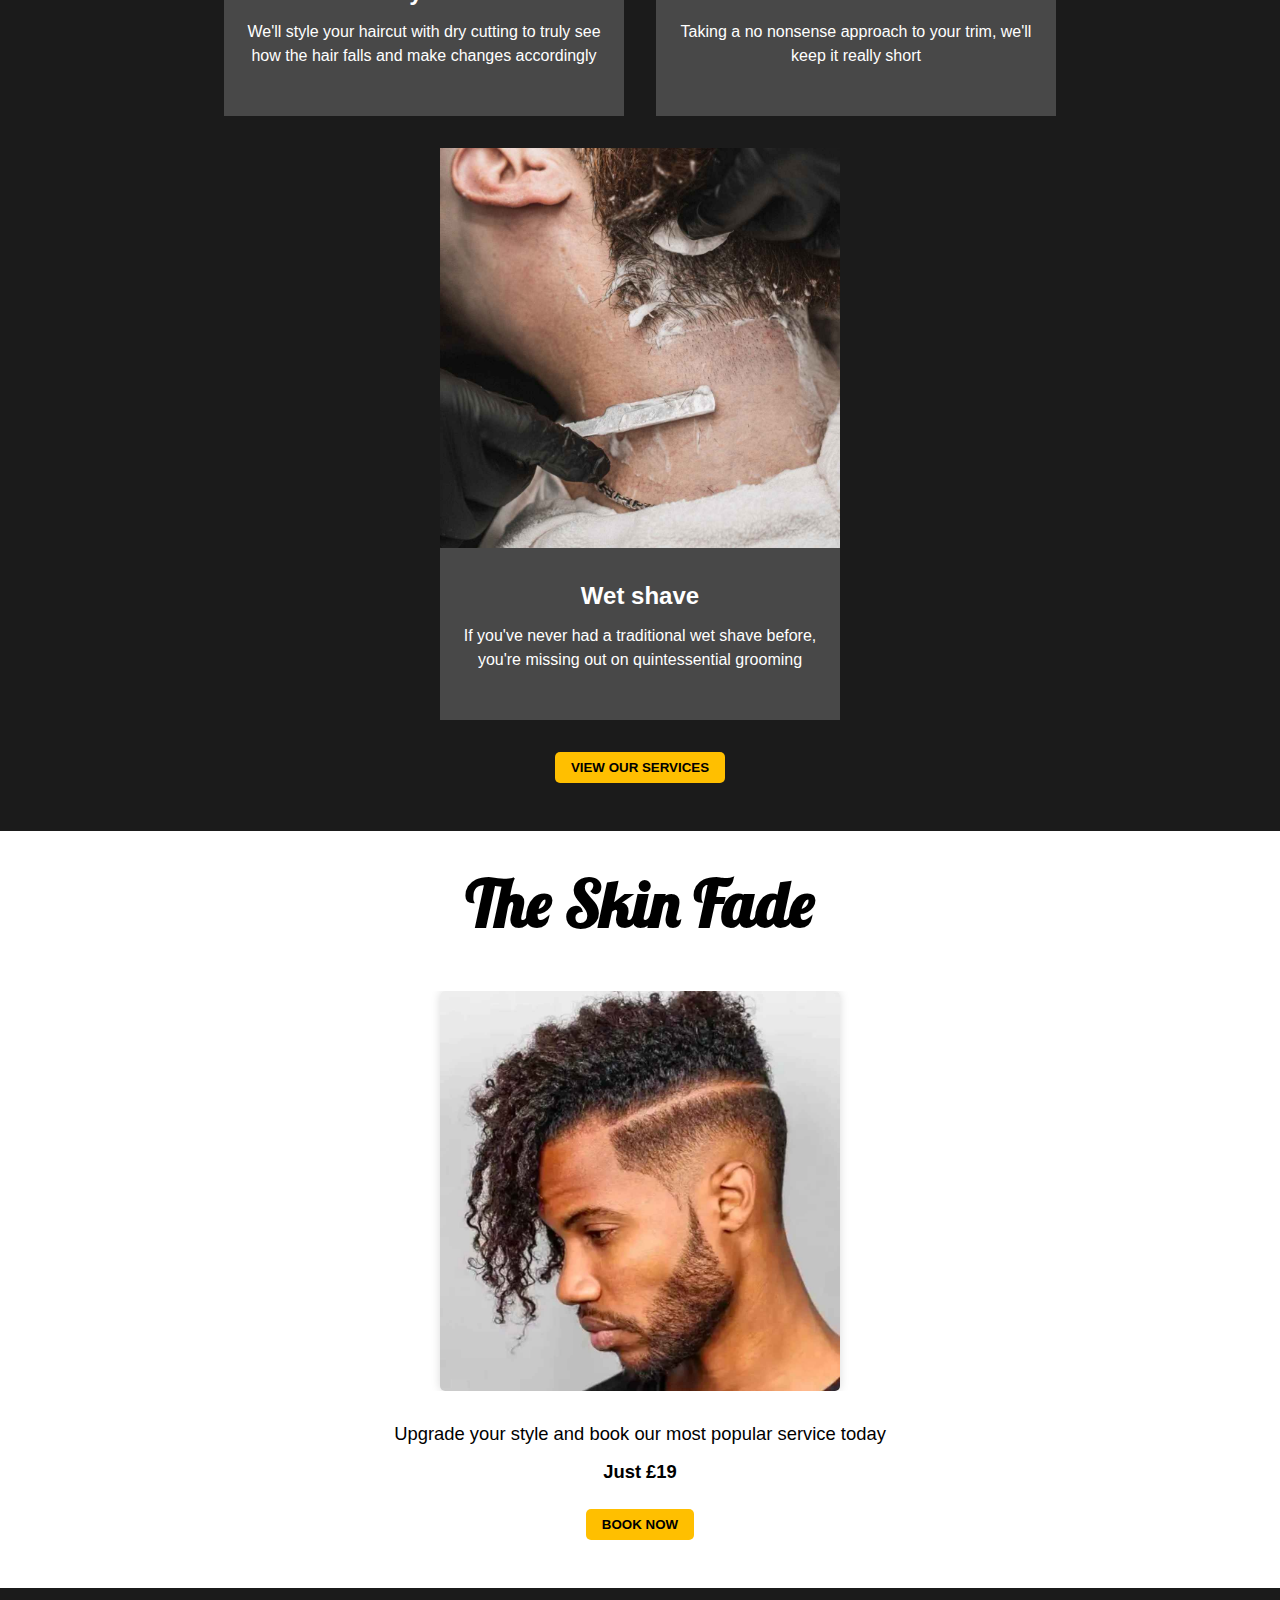
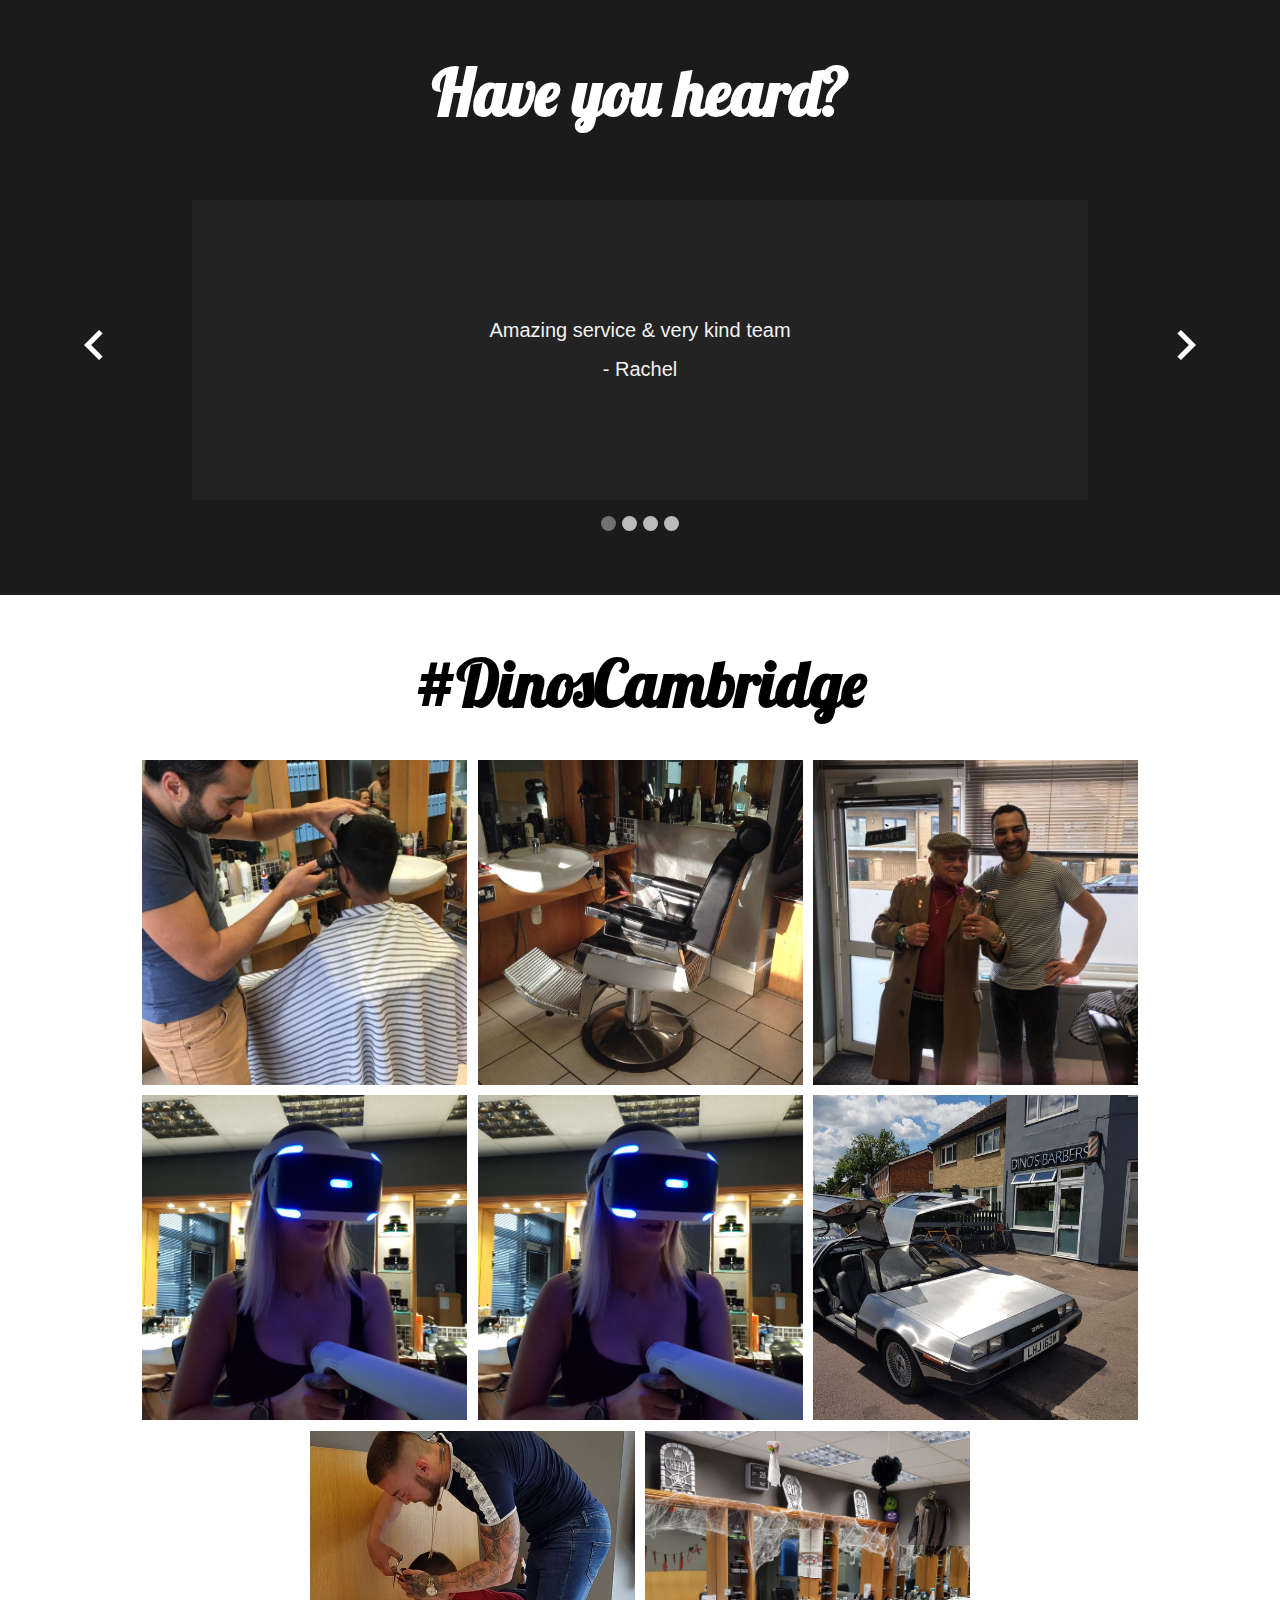
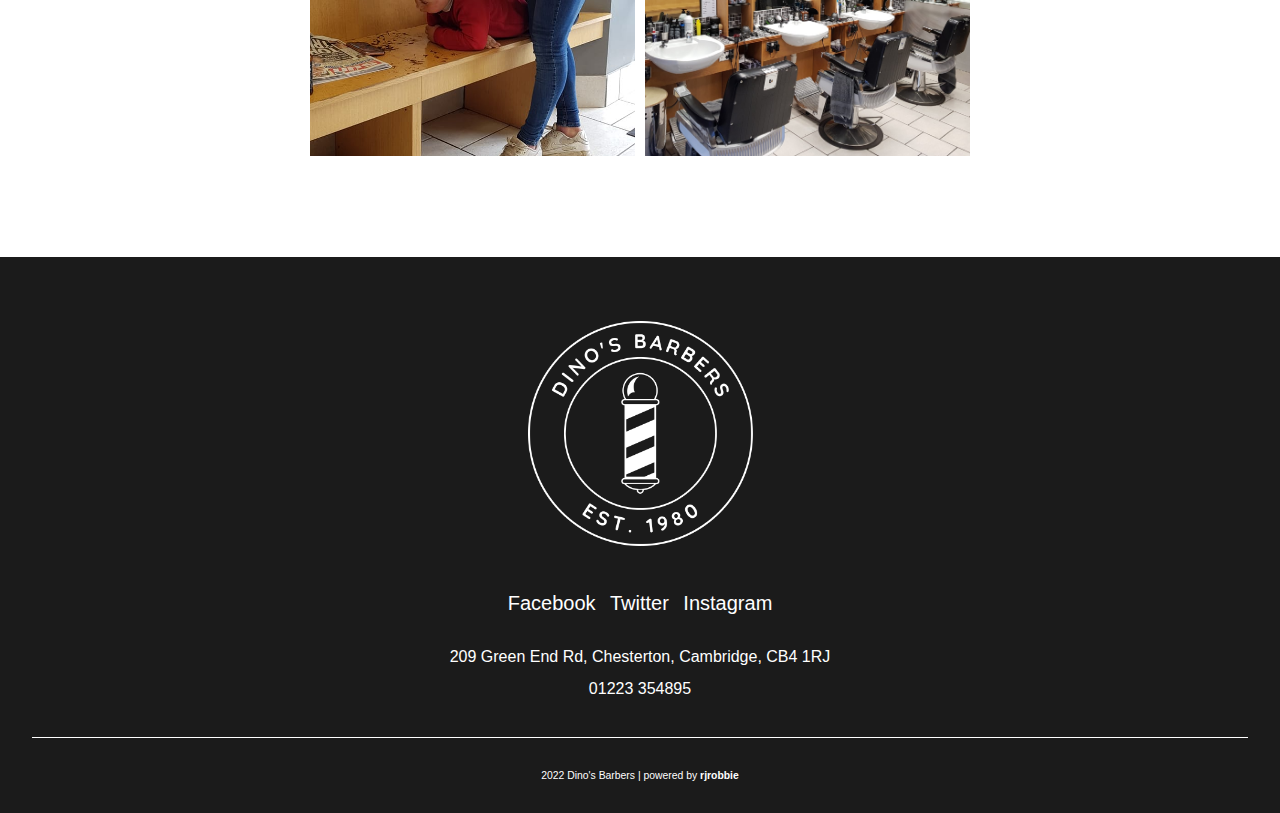
==== commit a09d6552: "Add files via upload" ====
--- a/index.html
+++ b/index.html
@@ -197,7 +197,7 @@
        <div class="gallery_container">
            
             <div class="image_card">
-                <img class="image_card_item" src="/images/The Boss.jpeg"  alt="The boss hard at work on a busy Saturday">
+                <img class="image_card_item" src="The Boss.jpeg"  alt="The boss hard at work on a busy Saturday">
                 <a href="https://www.facebook.com/DinosBarbersChesterton" target="blank">
                     <div class="image_card_overlay">
                         <p class="image_header">The boss hard at work on a busy Saturda</p>
@@ -205,7 +205,7 @@
                 </a>
             </div>
             <div class="image_card">
-                <img class="image_card_item" src="/images/Relax.jpeg" alt="Sit back and relax">
+                <img class="image_card_item" src="Relax.jpeg" alt="Sit back and relax">
                 <a href="https://www.facebook.com/DinosBarbersChesterton" target="blank">
                     <div class="image_card_overlay">
                         <p class="image_header">Sit back and relax</p>
@@ -213,7 +213,7 @@
                 </a>
             </div>
             <div class="image_card">
-                <img class="image_card_item" src="/images/Del Boy.jpeg" alt="Look who popped in for a haircut today, bonjour">
+                <img class="image_card_item" src="Del Boy.jpeg" alt="Look who popped in for a haircut today, bonjour">
                 <a href="https://www.facebook.com/DinosBarbersChesterton" target="blank">
                     <div class="image_card_overlay">
                         <p class="image_header">Look who popped in for a haircut today, bonjour</p>
@@ -221,7 +221,7 @@
                 </a>
             </div>
             <div class="image_card">
-                <img class="image_card_item" src="/images/Possessed.jpeg" alt="We cant stop her, she's a woman possessed">
+                <img class="image_card_item" src="Possessed.jpeg" alt="We cant stop her, she's a woman possessed">
                 <a href="https://www.facebook.com/DinosBarbersChesterton" target="blank">
                     <div class="image_card_overlay">
                         <p class="image_header">We cant stop her, she's a woman possessed</p>
@@ -229,7 +229,7 @@
                 </a>
             </div>
             <div class="image_card">
-                <img class="image_card_item" src="/images/Possessed.jpeg" alt="Three, it's a magic number">
+                <img class="image_card_item" src="Possessed.jpeg" alt="Three, it's a magic number">
                 <a href="https://www.facebook.com/DinosBarbersChesterton" target="blank">
                     <div class="image_card_overlay">
                         <p class="image_header">Three, it's a magic number</p>
@@ -237,7 +237,7 @@
                 </a>
             </div>
             <div class="image_card">
-                <img class="image_card_item" src="/images/Delorean.jpeg" alt="Roads? Where we're going, we don't need roads">
+                <img class="image_card_item" src="Delorean.jpeg" alt="Roads? Where we're going, we don't need roads">
                 <a href="https://www.facebook.com/DinosBarbersChesterton" target="blank">
                     <div class="image_card_overlay">
                         <p class="image_header">Roads? Where we're going, we don't need roads</p>
@@ -245,7 +245,7 @@
                 </a>
             </div>
             <div class="image_card">
-                <img class="image_card_item" src="/images/Extra Length.jpeg" alt="We go to extra length for that perfect hair cut">
+                <img class="image_card_item" src="Extra Length.jpeg" alt="We go to extra length for that perfect hair cut">
                 <a href="https://www.facebook.com/DinosBarbersChesterton" target="blank">
                     <div class="image_card_overlay">
                         <p class="image_header">We go to extra length for that perfect hair cut</p>
@@ -253,7 +253,7 @@
                 </a>
             </div>
             <div class="image_card">
-                <img class="image_card_item" src="/images/Halloween.jpeg" alt="We guarantee the closest shave you'll ever know">
+                <img class="image_card_item" src="Halloween.jpeg" alt="We guarantee the closest shave you'll ever know">
                 <a href="https://www.facebook.com/DinosBarbersChesterton" target="blank">
                     <div class="image_card_overlay">
                         <p class="image_header">We guarantee the closest shave you'll ever know</p>
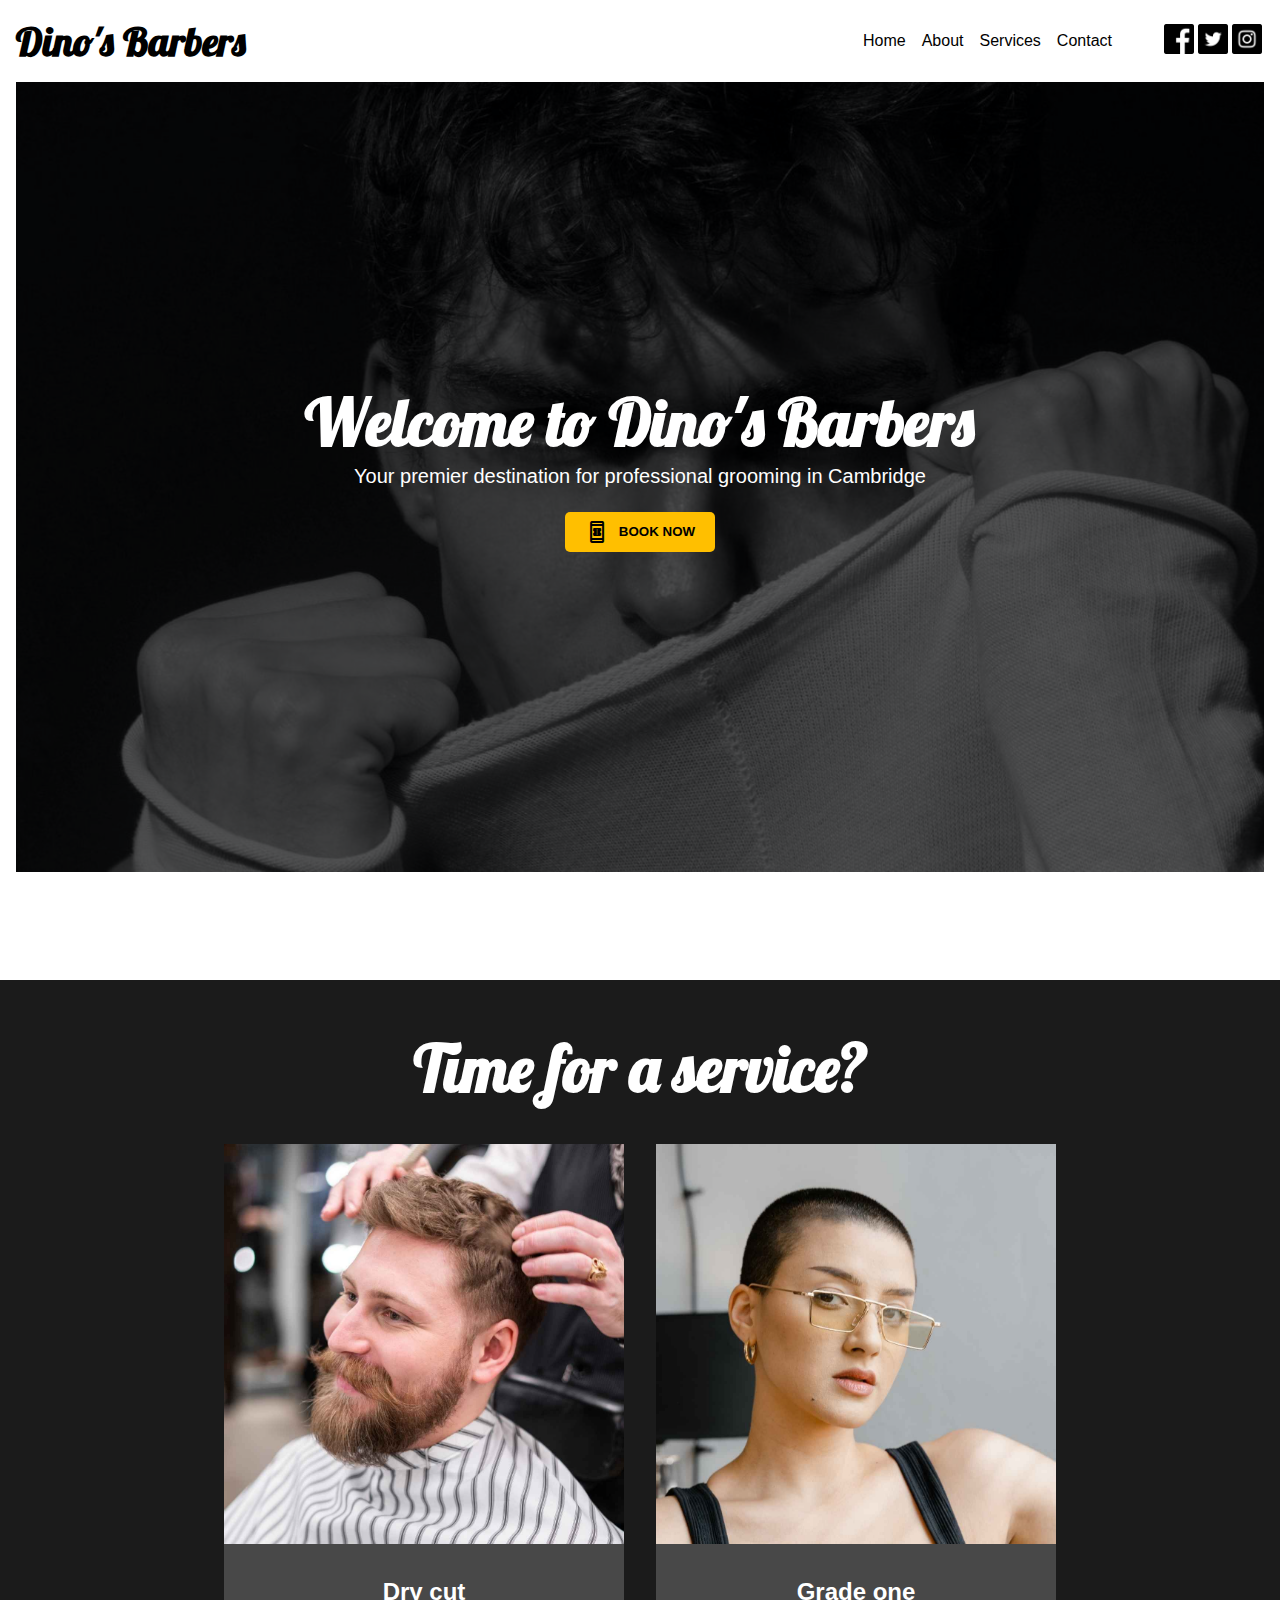
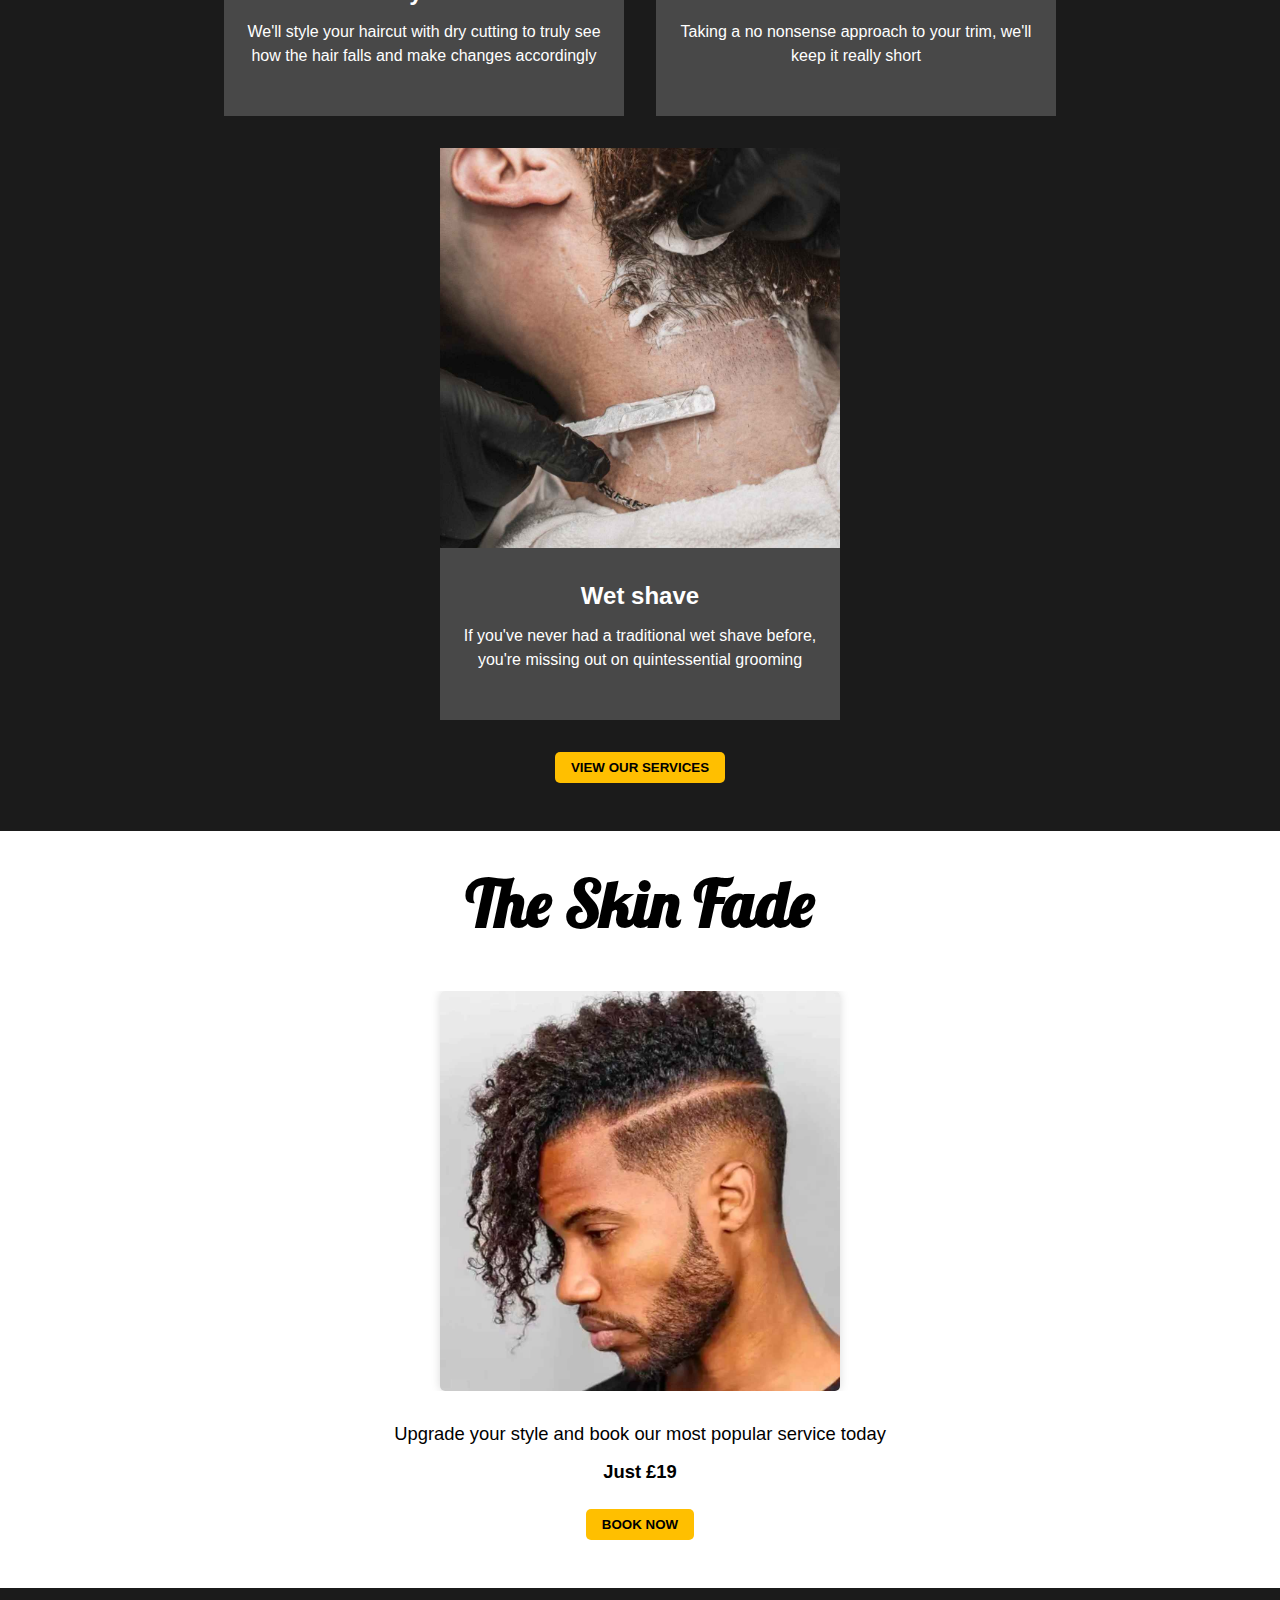
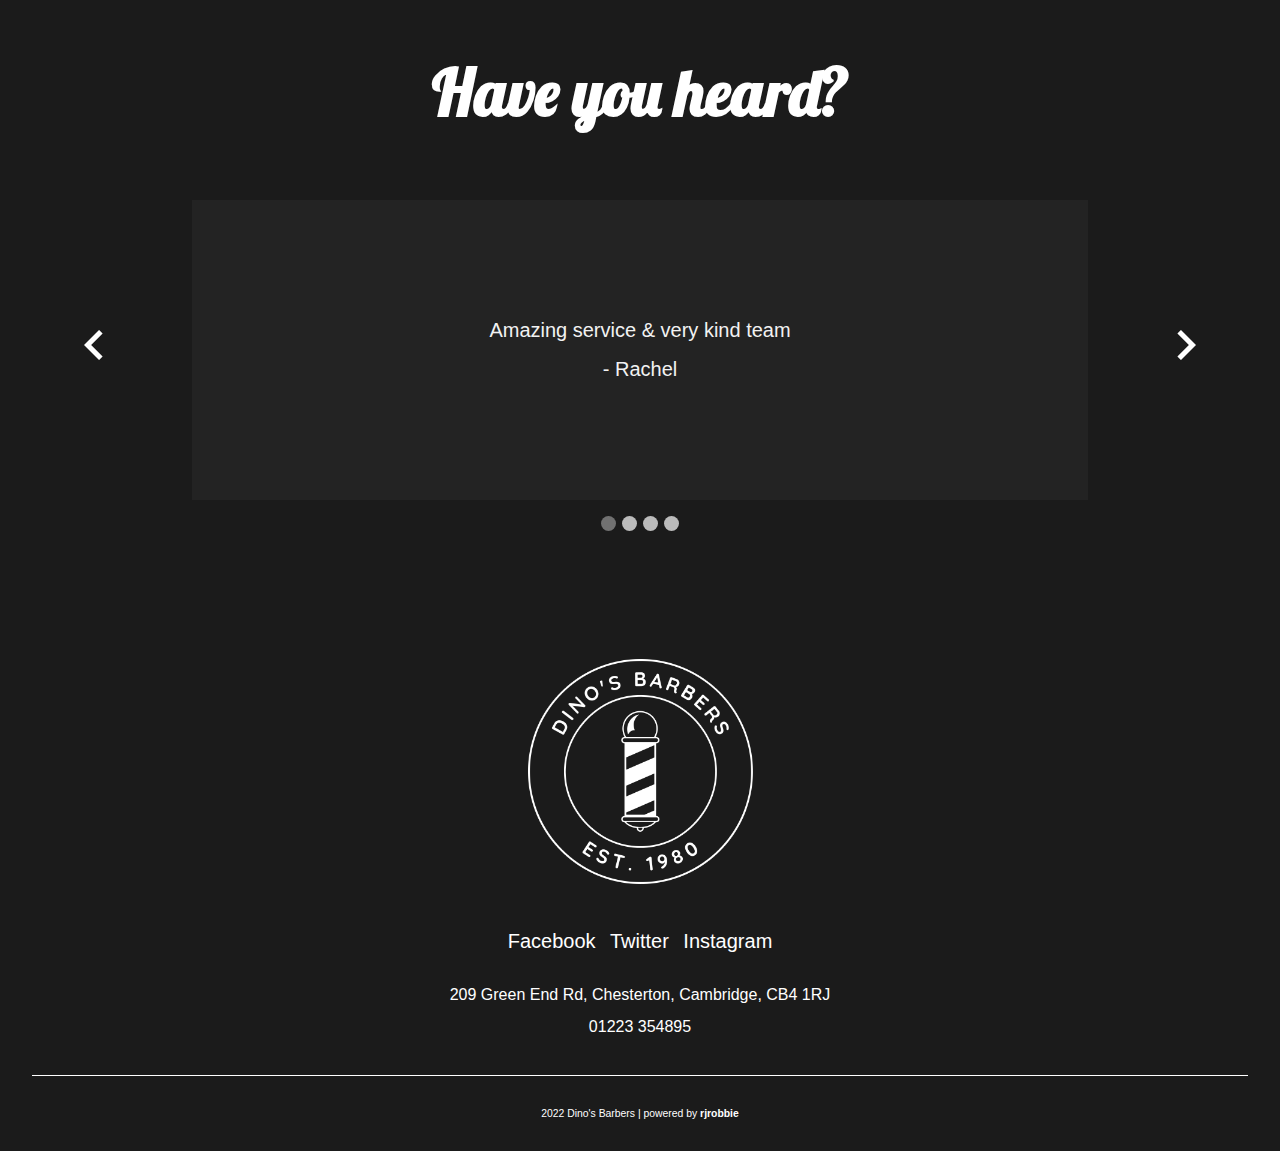
==== commit a845bc69: "Add files via upload" ====
--- a/index.html
+++ b/index.html
@@ -192,77 +192,7 @@
     </div>
     </section>
 
-    <section class="image_gallery container">
-        <h2 class="gallery_title mobile-title">#DinosCambridge</h2>
-       <div class="gallery_container">
-           
-            <div class="image_card">
-                <img class="image_card_item" src="The Boss.jpeg"  alt="The boss hard at work on a busy Saturday">
-                <a href="https://www.facebook.com/DinosBarbersChesterton" target="blank">
-                    <div class="image_card_overlay">
-                        <p class="image_header">The boss hard at work on a busy Saturda</p>
-                    </div>
-                </a>
-            </div>
-            <div class="image_card">
-                <img class="image_card_item" src="Relax.jpeg" alt="Sit back and relax">
-                <a href="https://www.facebook.com/DinosBarbersChesterton" target="blank">
-                    <div class="image_card_overlay">
-                        <p class="image_header">Sit back and relax</p>
-                    </div>
-                </a>
-            </div>
-            <div class="image_card">
-                <img class="image_card_item" src="Del Boy.jpeg" alt="Look who popped in for a haircut today, bonjour">
-                <a href="https://www.facebook.com/DinosBarbersChesterton" target="blank">
-                    <div class="image_card_overlay">
-                        <p class="image_header">Look who popped in for a haircut today, bonjour</p>
-                    </div>
-                </a>
-            </div>
-            <div class="image_card">
-                <img class="image_card_item" src="Possessed.jpeg" alt="We cant stop her, she's a woman possessed">
-                <a href="https://www.facebook.com/DinosBarbersChesterton" target="blank">
-                    <div class="image_card_overlay">
-                        <p class="image_header">We cant stop her, she's a woman possessed</p>
-                    </div>
-                </a>
-            </div>
-            <div class="image_card">
-                <img class="image_card_item" src="Possessed.jpeg" alt="Three, it's a magic number">
-                <a href="https://www.facebook.com/DinosBarbersChesterton" target="blank">
-                    <div class="image_card_overlay">
-                        <p class="image_header">Three, it's a magic number</p>
-                    </div>
-                </a>
-            </div>
-            <div class="image_card">
-                <img class="image_card_item" src="Delorean.jpeg" alt="Roads? Where we're going, we don't need roads">
-                <a href="https://www.facebook.com/DinosBarbersChesterton" target="blank">
-                    <div class="image_card_overlay">
-                        <p class="image_header">Roads? Where we're going, we don't need roads</p>
-                    </div>
-                </a>
-            </div>
-            <div class="image_card">
-                <img class="image_card_item" src="Extra Length.jpeg" alt="We go to extra length for that perfect hair cut">
-                <a href="https://www.facebook.com/DinosBarbersChesterton" target="blank">
-                    <div class="image_card_overlay">
-                        <p class="image_header">We go to extra length for that perfect hair cut</p>
-                    </div>
-                </a>
-            </div>
-            <div class="image_card">
-                <img class="image_card_item" src="Halloween.jpeg" alt="We guarantee the closest shave you'll ever know">
-                <a href="https://www.facebook.com/DinosBarbersChesterton" target="blank">
-                    <div class="image_card_overlay">
-                        <p class="image_header">We guarantee the closest shave you'll ever know</p>
-                    </div>
-                </a>
-            </div>
-       </div>
-
-    </section>
+   
 
 
 
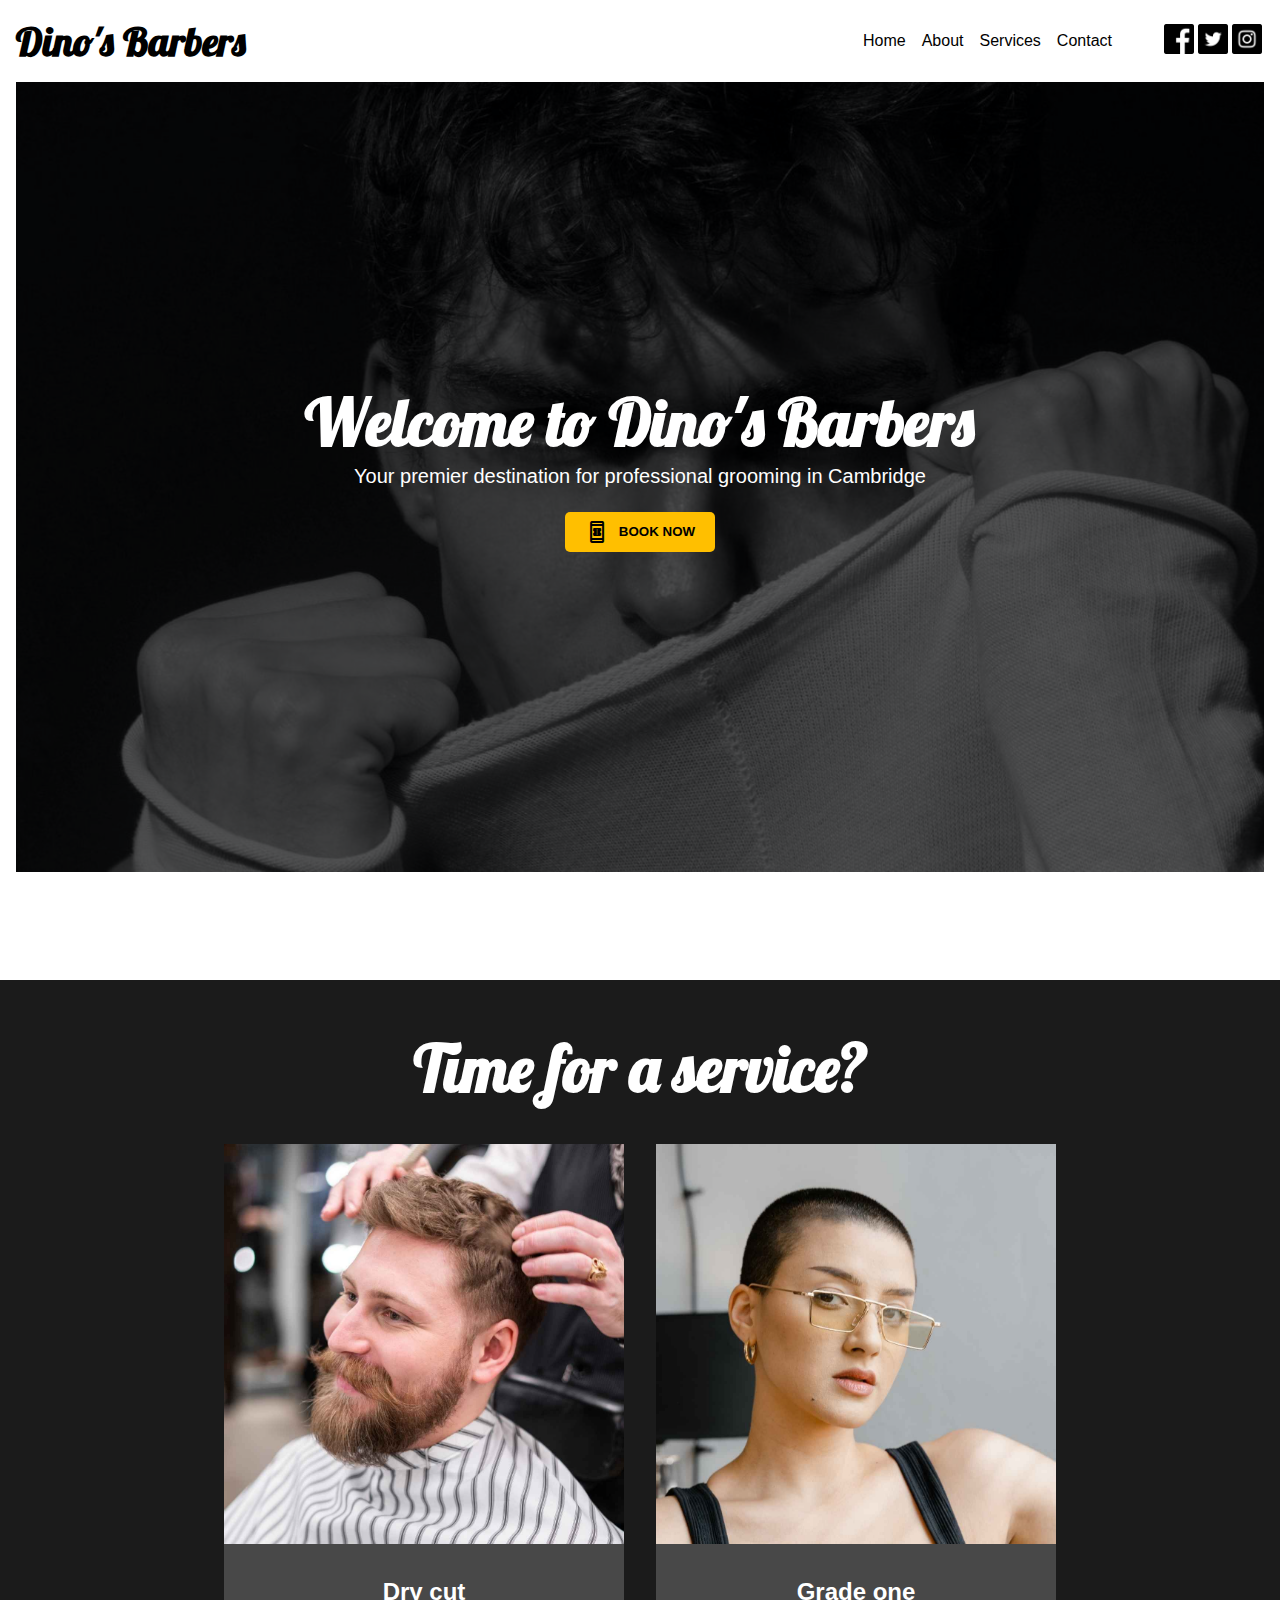
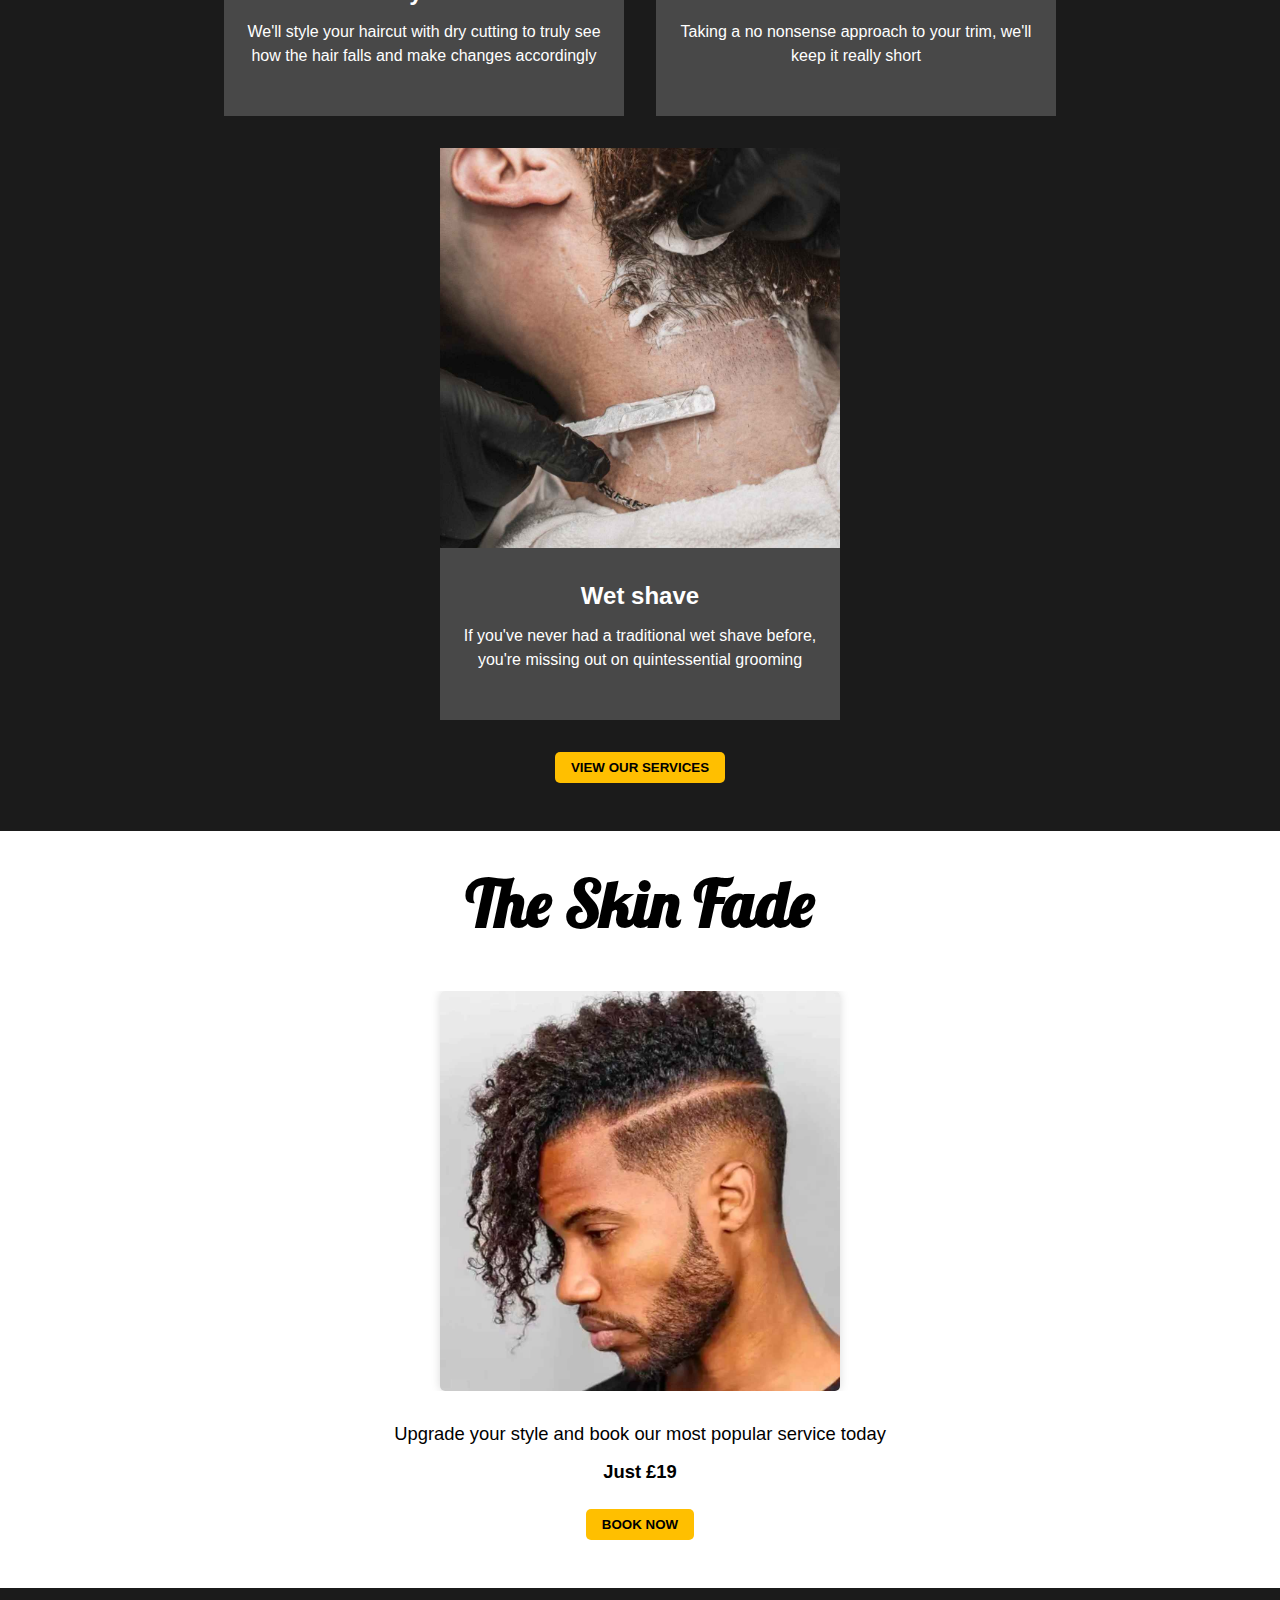
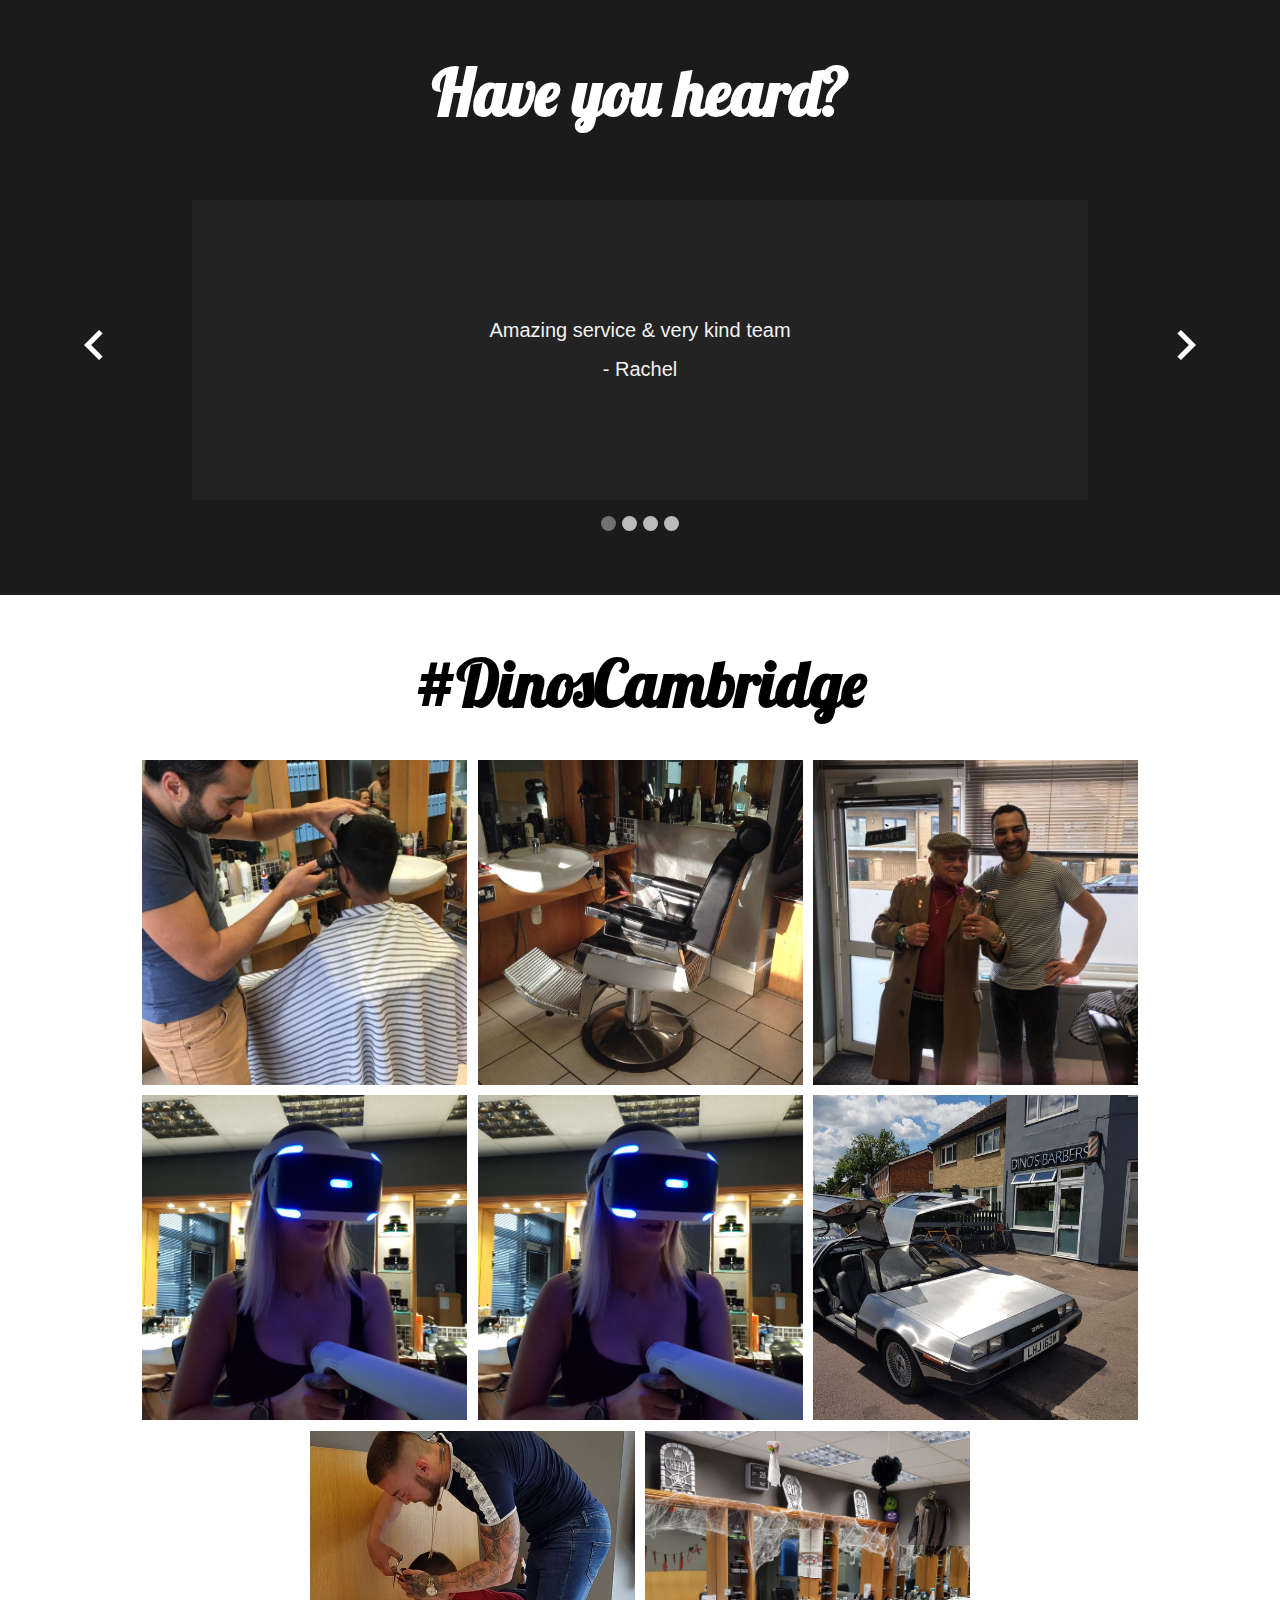
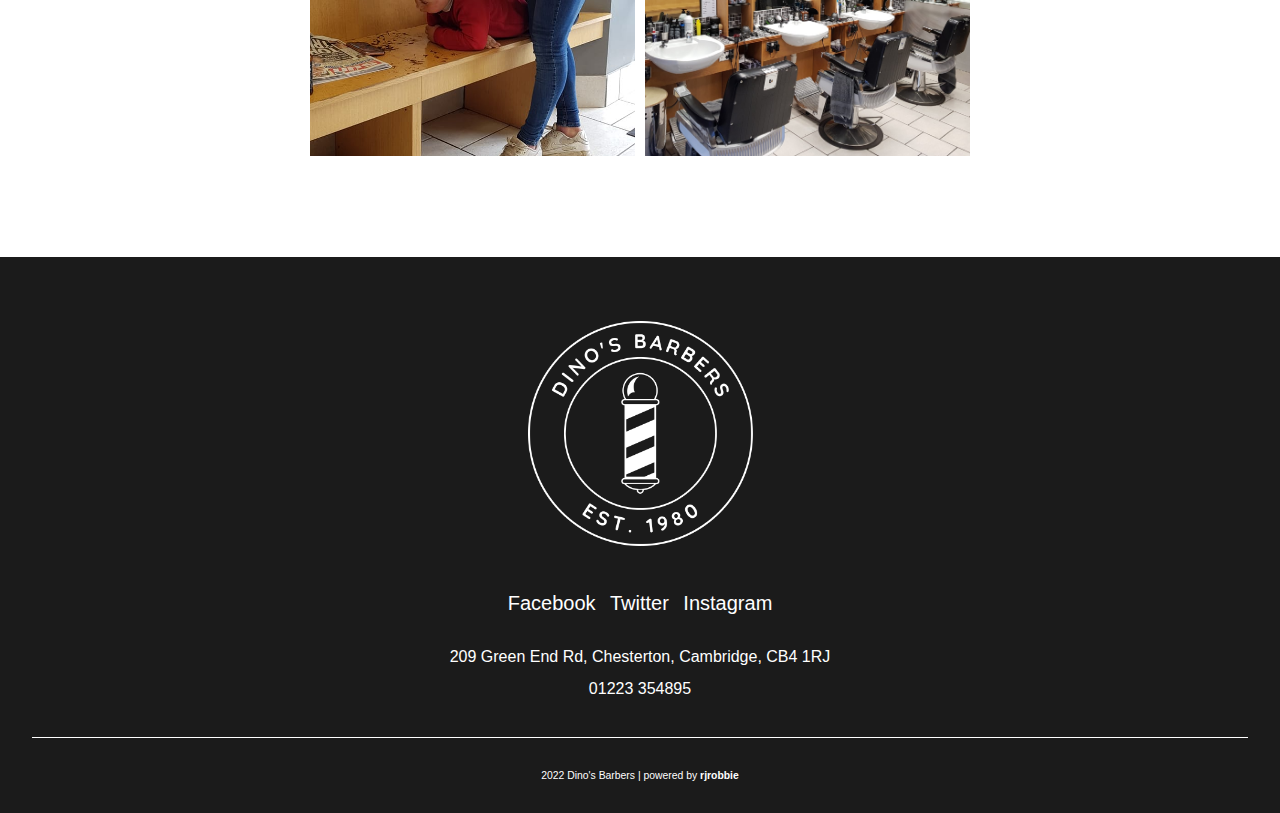
==== commit 78c3b0b1: "Add files via upload" ====
--- a/index.html
+++ b/index.html
@@ -192,7 +192,77 @@
     </div>
     </section>
 
-   
+    <section class="image_gallery container">
+        <h2 class="gallery_title mobile-title">#DinosCambridge</h2>
+       <div class="gallery_container">
+           
+            <div class="image_card">
+                <img class="image_card_item" src="The Boss.jpeg"  alt="The boss hard at work on a busy Saturday">
+                <a href="https://www.facebook.com/DinosBarbersChesterton" target="blank">
+                    <div class="image_card_overlay">
+                        <p class="image_header">The boss hard at work on a busy Saturda</p>
+                    </div>
+                </a>
+            </div>
+            <div class="image_card">
+                <img class="image_card_item" src="Relax.jpeg" alt="Sit back and relax">
+                <a href="https://www.facebook.com/DinosBarbersChesterton" target="blank">
+                    <div class="image_card_overlay">
+                        <p class="image_header">Sit back and relax</p>
+                    </div>
+                </a>
+            </div>
+            <div class="image_card">
+                <img class="image_card_item" src="Del Boy.jpeg" alt="Look who popped in for a haircut today, bonjour">
+                <a href="https://www.facebook.com/DinosBarbersChesterton" target="blank">
+                    <div class="image_card_overlay">
+                        <p class="image_header">Look who popped in for a haircut today, bonjour</p>
+                    </div>
+                </a>
+            </div>
+            <div class="image_card">
+                <img class="image_card_item" src="Possessed.jpeg" alt="We cant stop her, she's a woman possessed">
+                <a href="https://www.facebook.com/DinosBarbersChesterton" target="blank">
+                    <div class="image_card_overlay">
+                        <p class="image_header">We cant stop her, she's a woman possessed</p>
+                    </div>
+                </a>
+            </div>
+            <div class="image_card">
+                <img class="image_card_item" src="Possessed.jpeg" alt="Three, it's a magic number">
+                <a href="https://www.facebook.com/DinosBarbersChesterton" target="blank">
+                    <div class="image_card_overlay">
+                        <p class="image_header">Three, it's a magic number</p>
+                    </div>
+                </a>
+            </div>
+            <div class="image_card">
+                <img class="image_card_item" src="Delorean.jpeg" alt="Roads? Where we're going, we don't need roads">
+                <a href="https://www.facebook.com/DinosBarbersChesterton" target="blank">
+                    <div class="image_card_overlay">
+                        <p class="image_header">Roads? Where we're going, we don't need roads</p>
+                    </div>
+                </a>
+            </div>
+            <div class="image_card">
+                <img class="image_card_item" src="Extra Length.jpeg" alt="We go to extra length for that perfect hair cut">
+                <a href="https://www.facebook.com/DinosBarbersChesterton" target="blank">
+                    <div class="image_card_overlay">
+                        <p class="image_header">We go to extra length for that perfect hair cut</p>
+                    </div>
+                </a>
+            </div>
+            <div class="image_card">
+                <img class="image_card_item" src="Halloween.jpeg" alt="We guarantee the closest shave you'll ever know">
+                <a href="https://www.facebook.com/DinosBarbersChesterton" target="blank">
+                    <div class="image_card_overlay">
+                        <p class="image_header">We guarantee the closest shave you'll ever know</p>
+                    </div>
+                </a>
+            </div>
+       </div>
+
+    </section>
 
 
 
